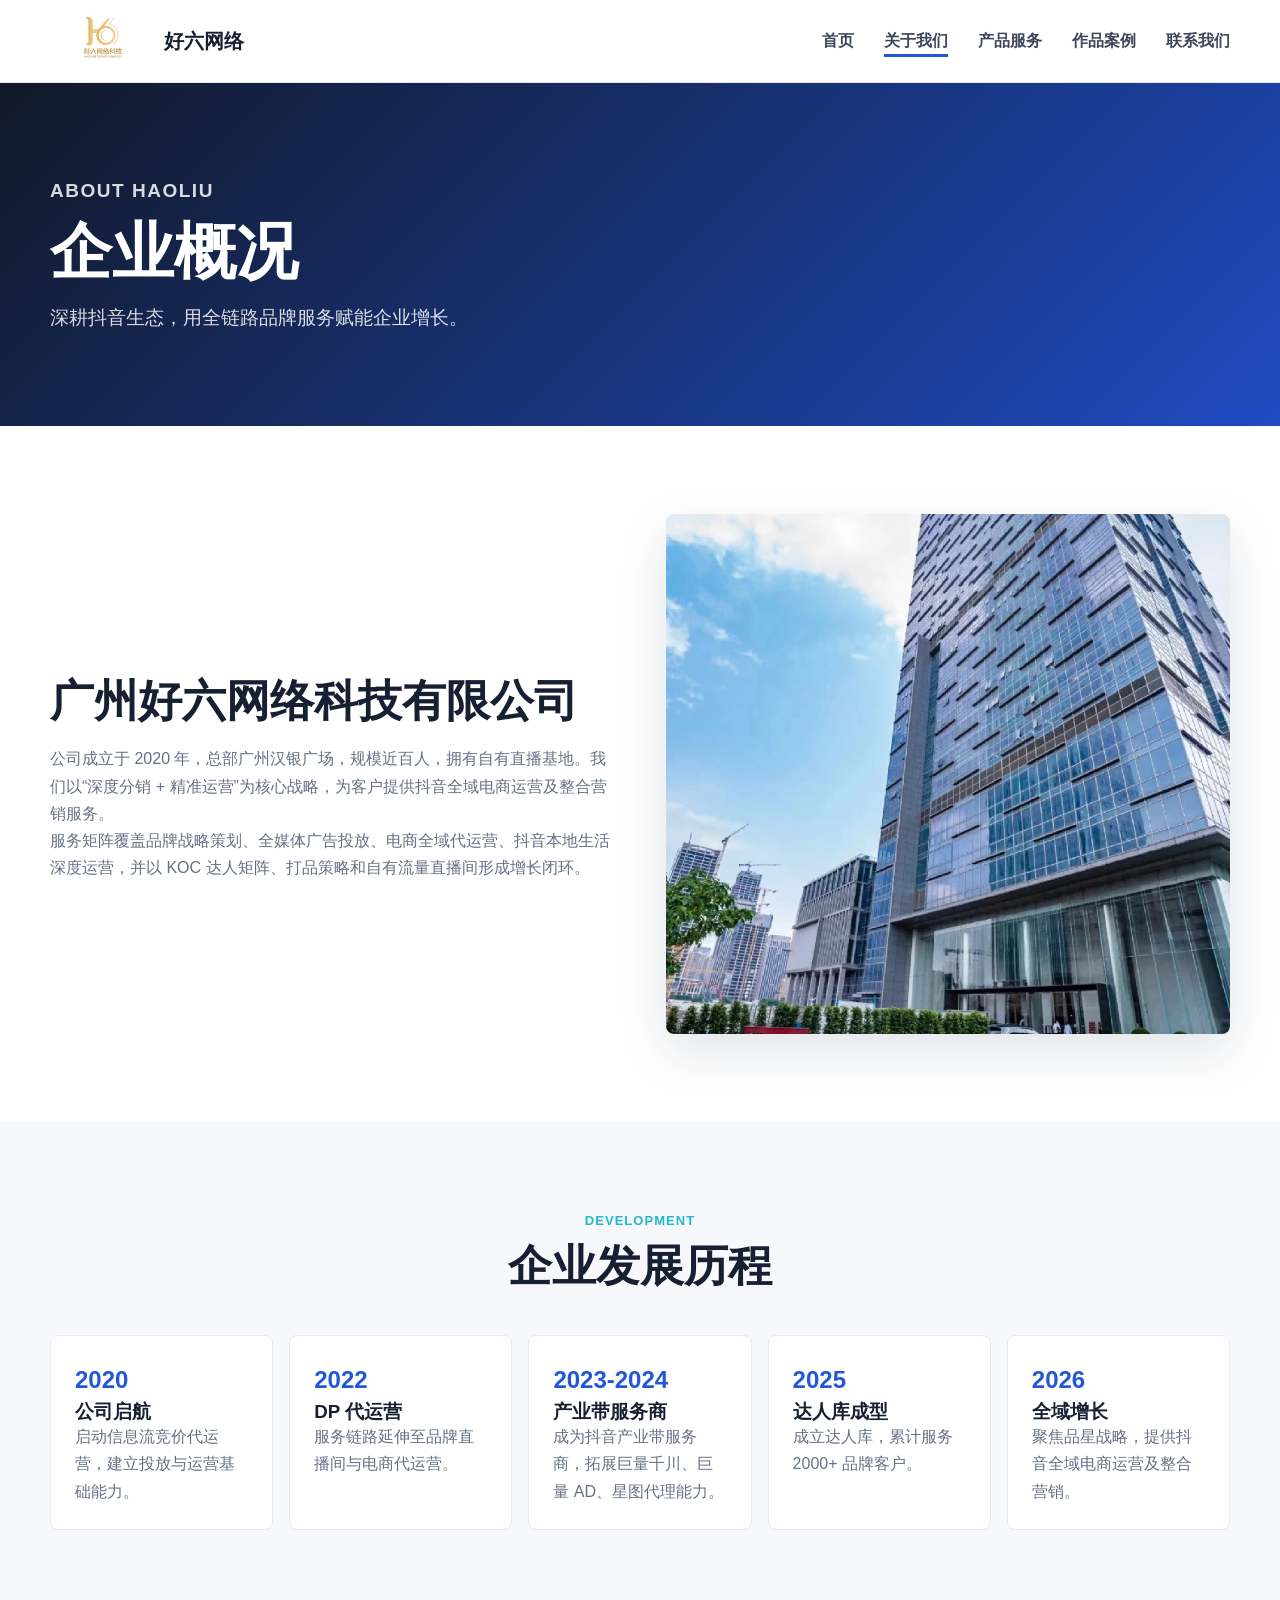
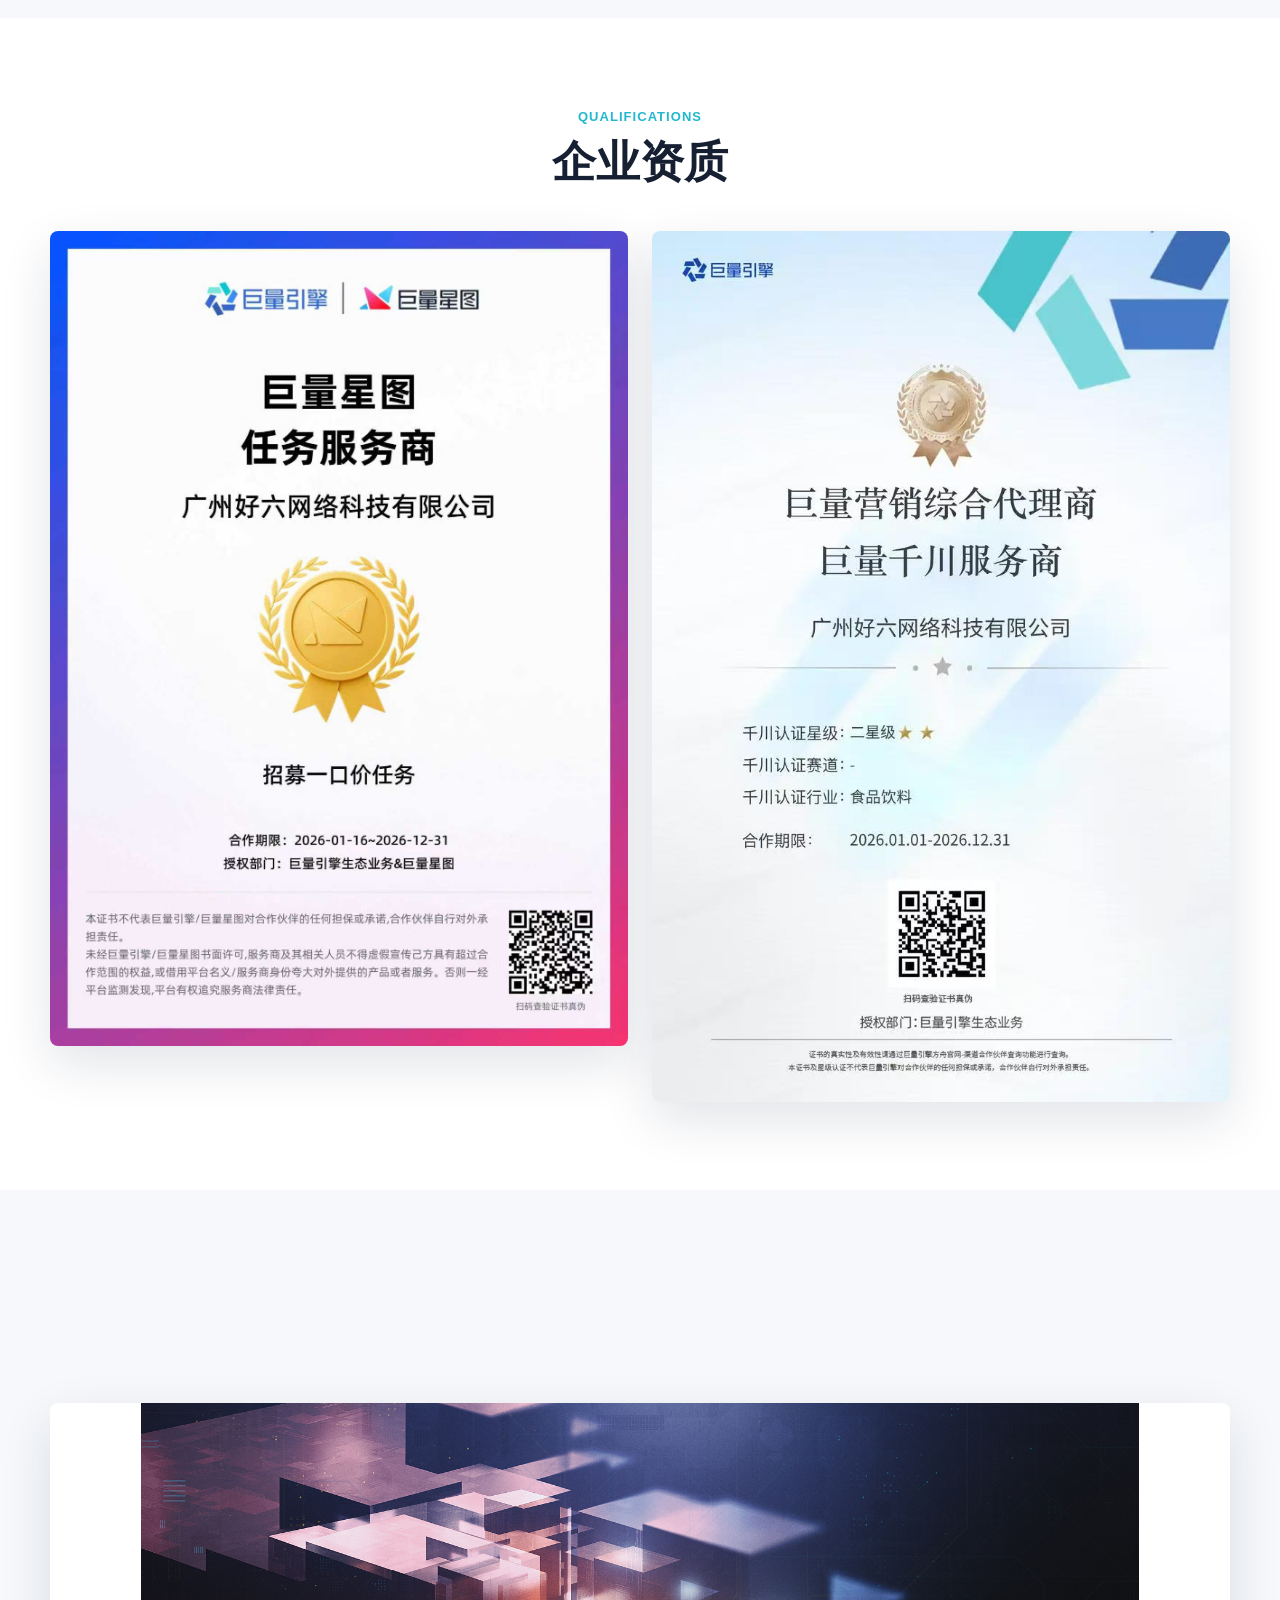
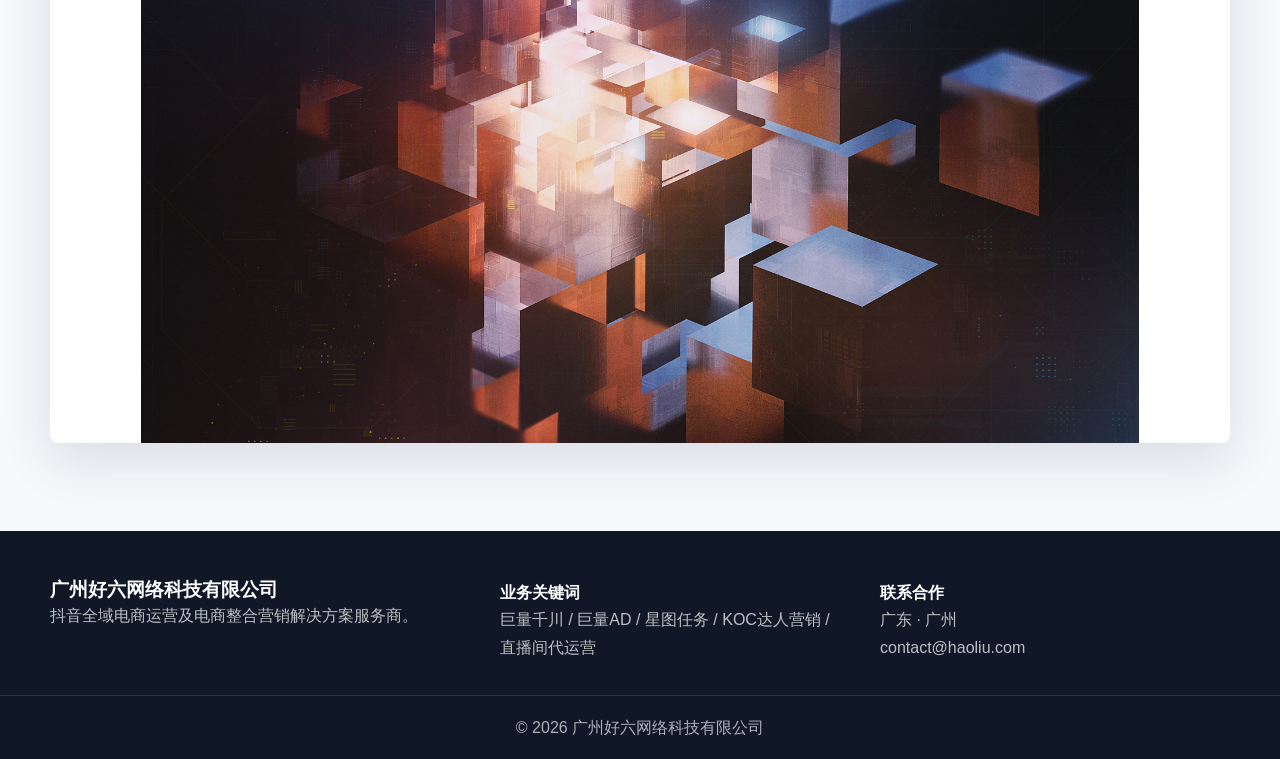
==== about.html @ 1b03a01e "更新网站内容" ====
﻿<!DOCTYPE html>
<html lang="zh-CN">
<head>
    <meta charset="UTF-8">
    <meta name="viewport" content="width=device-width, initial-scale=1.0">
    <meta name="description" content="了解广州好六网络科技有限公司企业概况、发展历程、组织架构与平台资质。">
    <title>关于我们 - 广州好六网络科技有限公司</title>
    <link rel="icon" type="image/png" href="assets/haoliu-logo.png">
    <link rel="stylesheet" href="style.css">
</head>
<body>

    <nav class="navbar">
        <div class="container nav-wrapper">
            <a class="logo" href="index.html">
                <img class="logo-mark" src="assets/haoliu-logo.png" alt="好六网络标识">
                <span>好六网络</span>
            </a>
            <button class="nav-toggle" aria-label="打开导航">☰</button>
            <ul class="nav-menu"><li><a href="index.html" class="">首页</a></li>
<li><a href="about.html" class="active">关于我们</a></li>
<li><a href="services.html" class="">产品服务</a></li>
<li><a href="cases.html" class="">作品案例</a></li>
<li><a href="contact.html" class="">联系我们</a></li></ul>
        </div>
    </nav>
    

    <header class="sub-hero">
        <div class="container reveal">
            <p class="eyebrow">About Haoliu</p>
            <h1>企业概况</h1>
            <p>深耕抖音生态，用全链路品牌服务赋能企业增长。</p>
        </div>
    </header>
    <section class="section">
        <div class="container split">
            <div class="reveal">
                <h2>广州好六网络科技有限公司</h2>
                <p>公司成立于 2020 年，总部广州汉银广场，规模近百人，拥有自有直播基地。我们以“深度分销 + 精准运营”为核心战略，为客户提供抖音全域电商运营及整合营销服务。</p>
                <p>服务矩阵覆盖品牌战略策划、全媒体广告投放、电商全域代运营、抖音本地生活深度运营，并以 KOC 达人矩阵、打品策略和自有流量直播间形成增长闭环。</p>
            </div>
            <img class="feature-image reveal delay-1" src="assets/ppt/slide-03-image-03.png" alt="好六公司环境">
        </div>
    </section>
    <section class="section muted">
        <div class="container">
            <div class="section-title reveal"><p class="eyebrow">Development</p><h2>企业发展历程</h2></div>
            <div class="timeline">
                <div class="timeline-item reveal"><b>2020</b><h3>公司启航</h3><p>启动信息流竞价代运营，建立投放与运营基础能力。</p></div>
                <div class="timeline-item reveal"><b>2022</b><h3>DP 代运营</h3><p>服务链路延伸至品牌直播间与电商代运营。</p></div>
                <div class="timeline-item reveal"><b>2023-2024</b><h3>产业带服务商</h3><p>成为抖音产业带服务商，拓展巨量千川、巨量 AD、星图代理能力。</p></div>
                <div class="timeline-item reveal"><b>2025</b><h3>达人库成型</h3><p>成立达人库，累计服务 2000+ 品牌客户。</p></div>
                <div class="timeline-item reveal"><b>2026</b><h3>全域增长</h3><p>聚焦品星战略，提供抖音全域电商运营及整合营销。</p></div>
            </div>
        </div>
    </section>
    <section class="section">
        <div class="container">
            <div class="section-title reveal"><p class="eyebrow">Qualifications</p><h2>企业资质</h2></div>
            <div class="image-grid">
                <img class="reveal" src="assets/ppt/slide-05-image-02.png" alt="巨量星图任务服务商资质">
                <img class="reveal delay-1" src="assets/ppt/slide-05-image-03.png" alt="巨量营销综合代理商资质">
            </div>
        </div>
    </section>
    <section class="section muted">
        <div class="container">
            <div class="section-title reveal"><p class="eyebrow">Organization</p><h2>组织架构</h2></div>
            <img class="wide-image reveal" src="assets/ppt/slide-06-image-01.jpg" alt="好六组织架构">
        </div>
    </section>
    

    <footer class="footer">
        <div class="container footer-grid">
            <div>
                <h3>广州好六网络科技有限公司</h3>
                <p>抖音全域电商运营及电商整合营销解决方案服务商。</p>
            </div>
            <div>
                <h4>业务关键词</h4>
                <p>巨量千川 / 巨量AD / 星图任务 / KOC达人营销 / 直播间代运营</p>
            </div>
            <div>
                <h4>联系合作</h4>
                <p>广东 · 广州<br>contact@haoliu.com</p>
            </div>
        </div>
        <div class="footer-bottom">© 2026 广州好六网络科技有限公司</div>
    </footer>
    <script src="script.js"></script>
    
</body>
</html>
---- style.css ----
:root {
    --ink: #172033;
    --muted: #667085;
    --line: #e6e9ef;
    --bg: #f6f8fb;
    --brand: #2157d8;
    --brand-2: #22b8cf;
    --hot: #ff6b35;
    --card: #ffffff;
    --shadow: 0 18px 50px rgba(17, 32, 67, .12);
}
* { box-sizing: border-box; margin: 0; padding: 0; }
body { font-family: "Microsoft YaHei", "PingFang SC", Arial, sans-serif; color: var(--ink); line-height: 1.7; background: #fff; }
img { max-width: 100%; display: block; }
a { color: inherit; text-decoration: none; }
.container { width: min(1180px, calc(100% - 40px)); margin: 0 auto; }
.navbar { position: sticky; top: 0; z-index: 50; background: rgba(255,255,255,.9); backdrop-filter: blur(16px); border-bottom: 1px solid var(--line); }
.nav-wrapper { height: 82px; display: flex; align-items: center; justify-content: space-between; }
.logo { display: inline-flex; align-items: center; gap: 10px; font-weight: 800; font-size: 20px; }
.logo-mark { width: 104px; height: 64px; object-fit: contain; display: block; }
.nav-menu { display: flex; align-items: center; gap: 30px; list-style: none; color: #3d4759; }
.nav-menu a { position: relative; font-weight: 600; }
.nav-menu a::after { content: ""; position: absolute; left: 0; bottom: -8px; width: 0; height: 3px; background: var(--brand); transition: width .25s ease; }
.nav-menu a:hover::after, .nav-menu a.active::after { width: 100%; }
.nav-toggle { display: none; border: 0; background: #eef3ff; border-radius: 8px; padding: 8px 10px; font-size: 20px; }
.hero { min-height: 680px; display: flex; align-items: center; color: #fff; background-image: linear-gradient(90deg, rgba(6, 12, 28, .86), rgba(8, 24, 58, .48)), var(--hero-img); background-size: cover; background-position: center; overflow: hidden; }
.hero-grid { display: grid; grid-template-columns: 1.2fr .8fr; gap: 50px; align-items: center; }
.hero h1 { font-size: clamp(42px, 6vw, 76px); line-height: 1.05; letter-spacing: 0; margin: 12px 0 24px; }
.hero-lead { max-width: 720px; font-size: 22px; opacity: .92; }
.hero-actions { display: flex; gap: 14px; margin-top: 34px; flex-wrap: wrap; }
.btn { display: inline-flex; align-items: center; justify-content: center; min-height: 46px; padding: 12px 24px; border-radius: 8px; border: 1px solid transparent; font-weight: 800; cursor: pointer; transition: transform .25s ease, box-shadow .25s ease, background .25s ease; }
.btn:hover { transform: translateY(-2px); box-shadow: 0 12px 30px rgba(0,0,0,.18); }
.btn.primary { color: #fff; background: linear-gradient(135deg, var(--brand), var(--brand-2)); }
.btn.ghost { color: #fff; border-color: rgba(255,255,255,.55); background: rgba(255,255,255,.08); }
.hero-panel { padding: 30px; border-radius: 8px; background: rgba(255,255,255,.14); border: 1px solid rgba(255,255,255,.26); box-shadow: var(--shadow); animation: floaty 5s ease-in-out infinite; }
.hero-panel span, .eyebrow { color: var(--brand-2); font-weight: 900; letter-spacing: .08em; text-transform: uppercase; font-size: 13px; }
.hero-panel strong { display: block; font-size: 30px; margin: 10px 0; }
.section { padding: 88px 0; }
.muted { background: var(--bg); }
.section-title { text-align: center; max-width: 760px; margin: 0 auto 42px; }
h1, h2, h3 { line-height: 1.2; letter-spacing: 0; }
h2 { font-size: clamp(28px, 4vw, 44px); margin: 8px 0 18px; }
p { color: var(--muted); }
.split { display: grid; grid-template-columns: 1fr 1fr; gap: 52px; align-items: center; }
.feature-image, .wide-image, .service-row img, .case-row img { border-radius: 8px; box-shadow: var(--shadow); object-fit: cover; }
.feature-image { width: 100%; max-height: 520px; }
.wide-image { width: 100%; max-height: 640px; object-fit: contain; background: #fff; }
.stats-row { display: grid; grid-template-columns: repeat(3, 1fr); gap: 16px; margin-top: 30px; }
.stats-row div { padding: 18px; border-radius: 8px; background: #fff; border: 1px solid var(--line); }
.stats-row strong { display: block; font-size: 30px; color: var(--brand); }
.stats-row span { color: var(--muted); font-size: 14px; }
.cards { display: grid; gap: 22px; }
.cards.four { grid-template-columns: repeat(4, 1fr); }
.cards.three { grid-template-columns: repeat(3, 1fr); }
.card { padding: 28px; border-radius: 8px; background: var(--card); border: 1px solid var(--line); box-shadow: 0 10px 28px rgba(20, 30, 55, .08); transition: transform .25s ease, box-shadow .25s ease; }
.card:hover { transform: translateY(-8px); box-shadow: var(--shadow); }
.card span { color: var(--hot); font-weight: 900; }
.card h3 { margin: 10px 0; font-size: 22px; }
.logo-marquee { overflow: hidden; border: 1px solid var(--line); border-radius: 8px; background: #fff; padding: 20px 0; }
.logo-track { display: flex; align-items: center; gap: 44px; width: max-content; animation: marquee 22s linear infinite; }
.logo-track img { width: 150px; height: 72px; object-fit: contain; filter: saturate(.92); }
.cta-band { padding: 72px 0; color: #fff; background: linear-gradient(135deg, #13264f, #2157d8 55%, #22b8cf); text-align: center; }
.cta-band h2 { margin-bottom: 20px; }
.cta-band p { color: rgba(255,255,255,.82); margin-bottom: 20px; }
.sub-hero { padding: 92px 0; color: #fff; background: linear-gradient(135deg, #111827, #1f4bc2); }
.sub-hero h1 { font-size: clamp(38px, 5vw, 62px); margin: 8px 0 12px; }
.sub-hero p { color: rgba(255,255,255,.84); font-size: 19px; }
.timeline { display: grid; grid-template-columns: repeat(5, 1fr); gap: 16px; }
.timeline-item { padding: 24px; border-radius: 8px; background: #fff; border: 1px solid var(--line); }
.timeline-item b { color: var(--brand); font-size: 24px; }
.image-grid { display: grid; grid-template-columns: repeat(2, 1fr); gap: 24px; align-items: start; }
.image-grid img { width: 100%; border-radius: 8px; box-shadow: var(--shadow); background: #fff; object-fit: contain; }
.image-grid.wide img { min-height: 360px; object-fit: cover; }
.service-stack, .cases-list { display: grid; gap: 42px; }
.service-row, .case-row { display: grid; grid-template-columns: .9fr 1.1fr; gap: 40px; align-items: center; padding: 28px; border: 1px solid var(--line); border-radius: 8px; background: #fff; box-shadow: 0 12px 32px rgba(20,30,55,.08); }
.service-row.reverse, .case-row.reverse { grid-template-columns: 1.1fr .9fr; }
.service-row.reverse img, .case-row.reverse img { order: 2; }
.service-row img { max-height: 520px; width: 100%; }
.case-row img { width: 100%; max-height: 420px; object-fit: contain; background: #f0f3fa; }
.contact-layout { display: grid; grid-template-columns: .9fr 1.1fr; gap: 32px; align-items: start; }
.contact-card, .contact-form { padding: 32px; border-radius: 8px; border: 1px solid var(--line); box-shadow: var(--shadow); background: #fff; }
.contact-card p { margin-top: 14px; }
.contact-form { display: grid; gap: 16px; }
.contact-form label { display: grid; gap: 8px; font-weight: 700; }
.contact-form input, .contact-form textarea { width: 100%; border: 1px solid var(--line); border-radius: 8px; padding: 13px 14px; font: inherit; }
.footer { background: #101828; color: #fff; padding-top: 48px; }
.footer p { color: rgba(255,255,255,.72); }
.footer-grid { display: grid; grid-template-columns: 1.2fr 1fr 1fr; gap: 30px; }
.footer-bottom { margin-top: 34px; padding: 18px; border-top: 1px solid rgba(255,255,255,.12); text-align: center; color: rgba(255,255,255,.66); }
.reveal { opacity: 0; transform: translateY(28px); transition: opacity .75s ease, transform .75s ease; }
.reveal.visible { opacity: 1; transform: translateY(0); }
.delay-1 { transition-delay: .12s; }
.delay-2 { transition-delay: .22s; }
.delay-3 { transition-delay: .32s; }
.shake-on-hover:hover { animation: microShake .35s ease both; }
@keyframes marquee { from { transform: translateX(0); } to { transform: translateX(-50%); } }
@keyframes floaty { 0%,100% { transform: translateY(0); } 50% { transform: translateY(-12px); } }
@keyframes microShake { 0%,100% { transform: translateX(0) translateY(-8px); } 30% { transform: translateX(-2px) translateY(-8px); } 65% { transform: translateX(2px) translateY(-8px); } }
@media (max-width: 900px) {
    .nav-toggle { display: block; }
    .nav-menu { display: none; position: absolute; left: 20px; right: 20px; top: 72px; padding: 18px; border-radius: 8px; background: #fff; box-shadow: var(--shadow); flex-direction: column; align-items: flex-start; }
    .nav-menu.open { display: flex; }
    .hero-grid, .split, .service-row, .service-row.reverse, .case-row, .case-row.reverse, .contact-layout { grid-template-columns: 1fr; }
    .service-row.reverse img, .case-row.reverse img { order: 0; }
    .cards.four, .cards.three, .timeline, .image-grid, .footer-grid, .stats-row { grid-template-columns: 1fr; }
    .hero { min-height: auto; padding: 90px 0; }
}
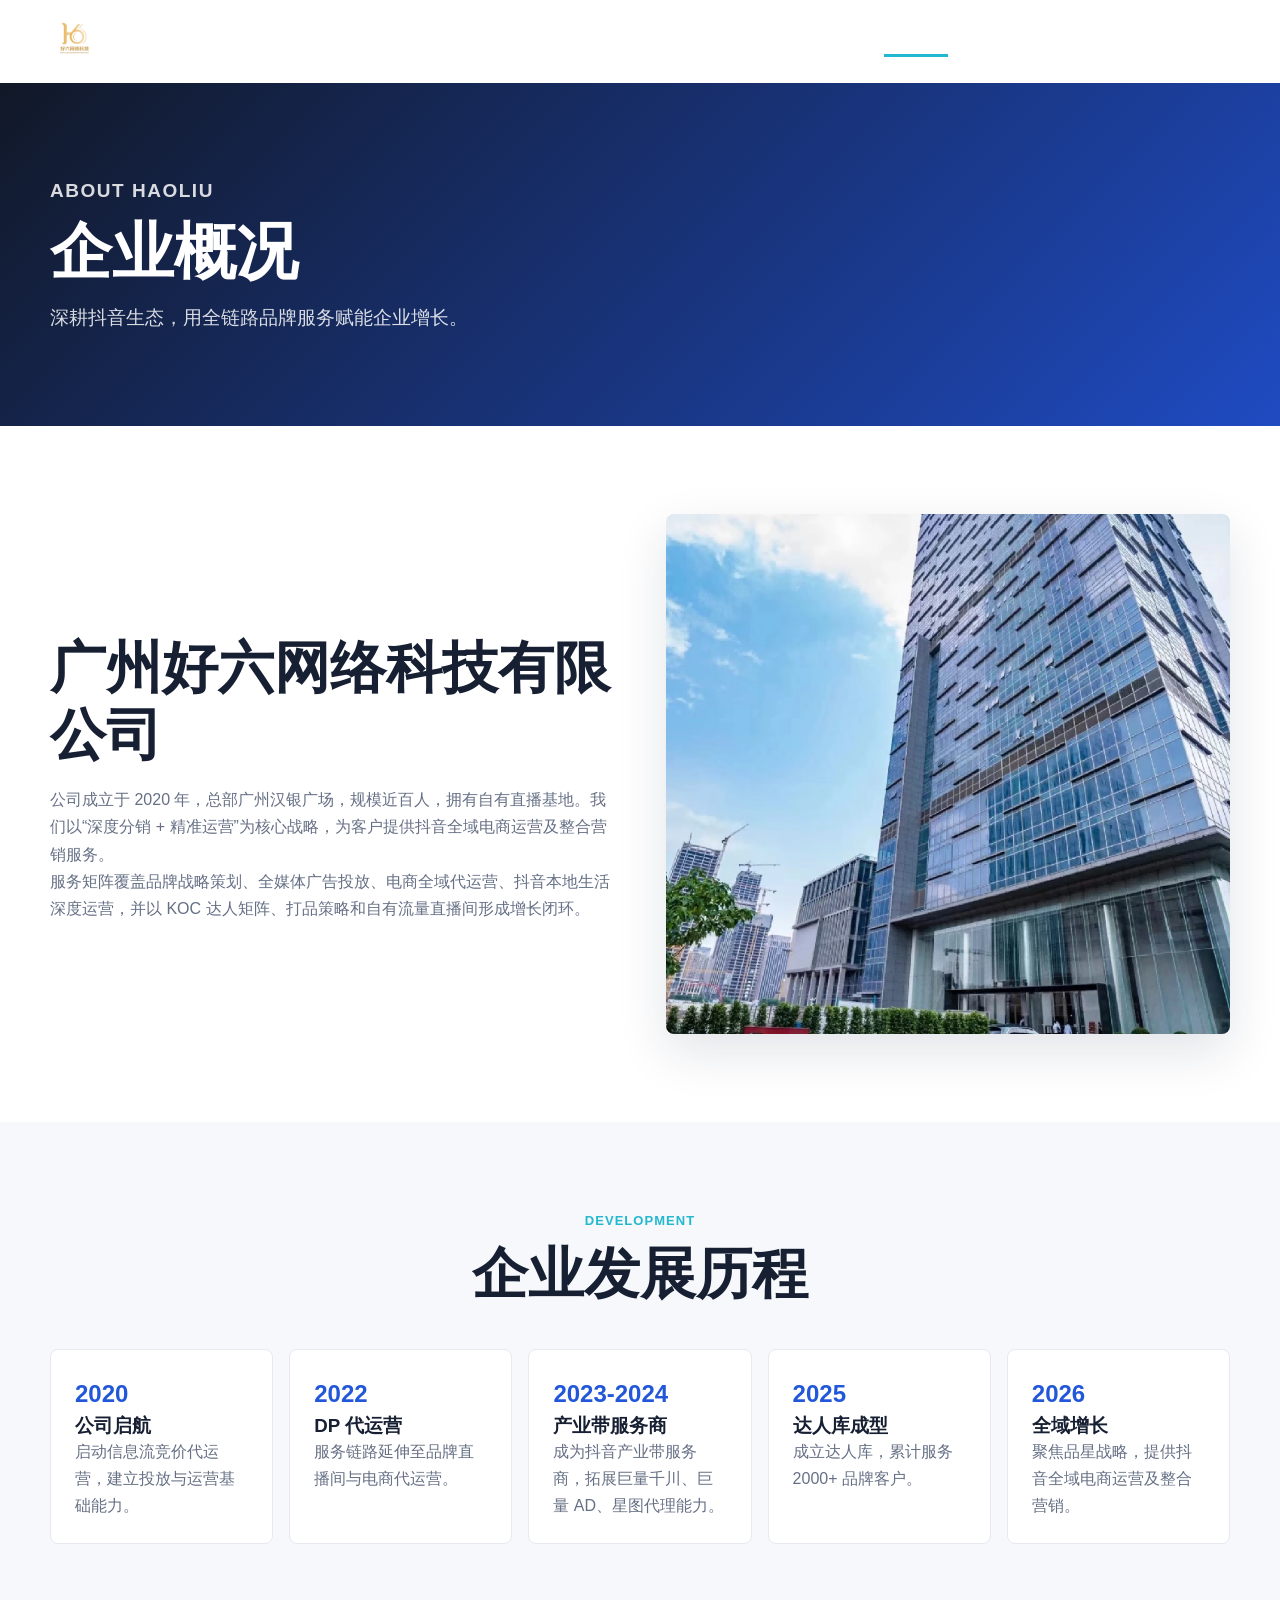
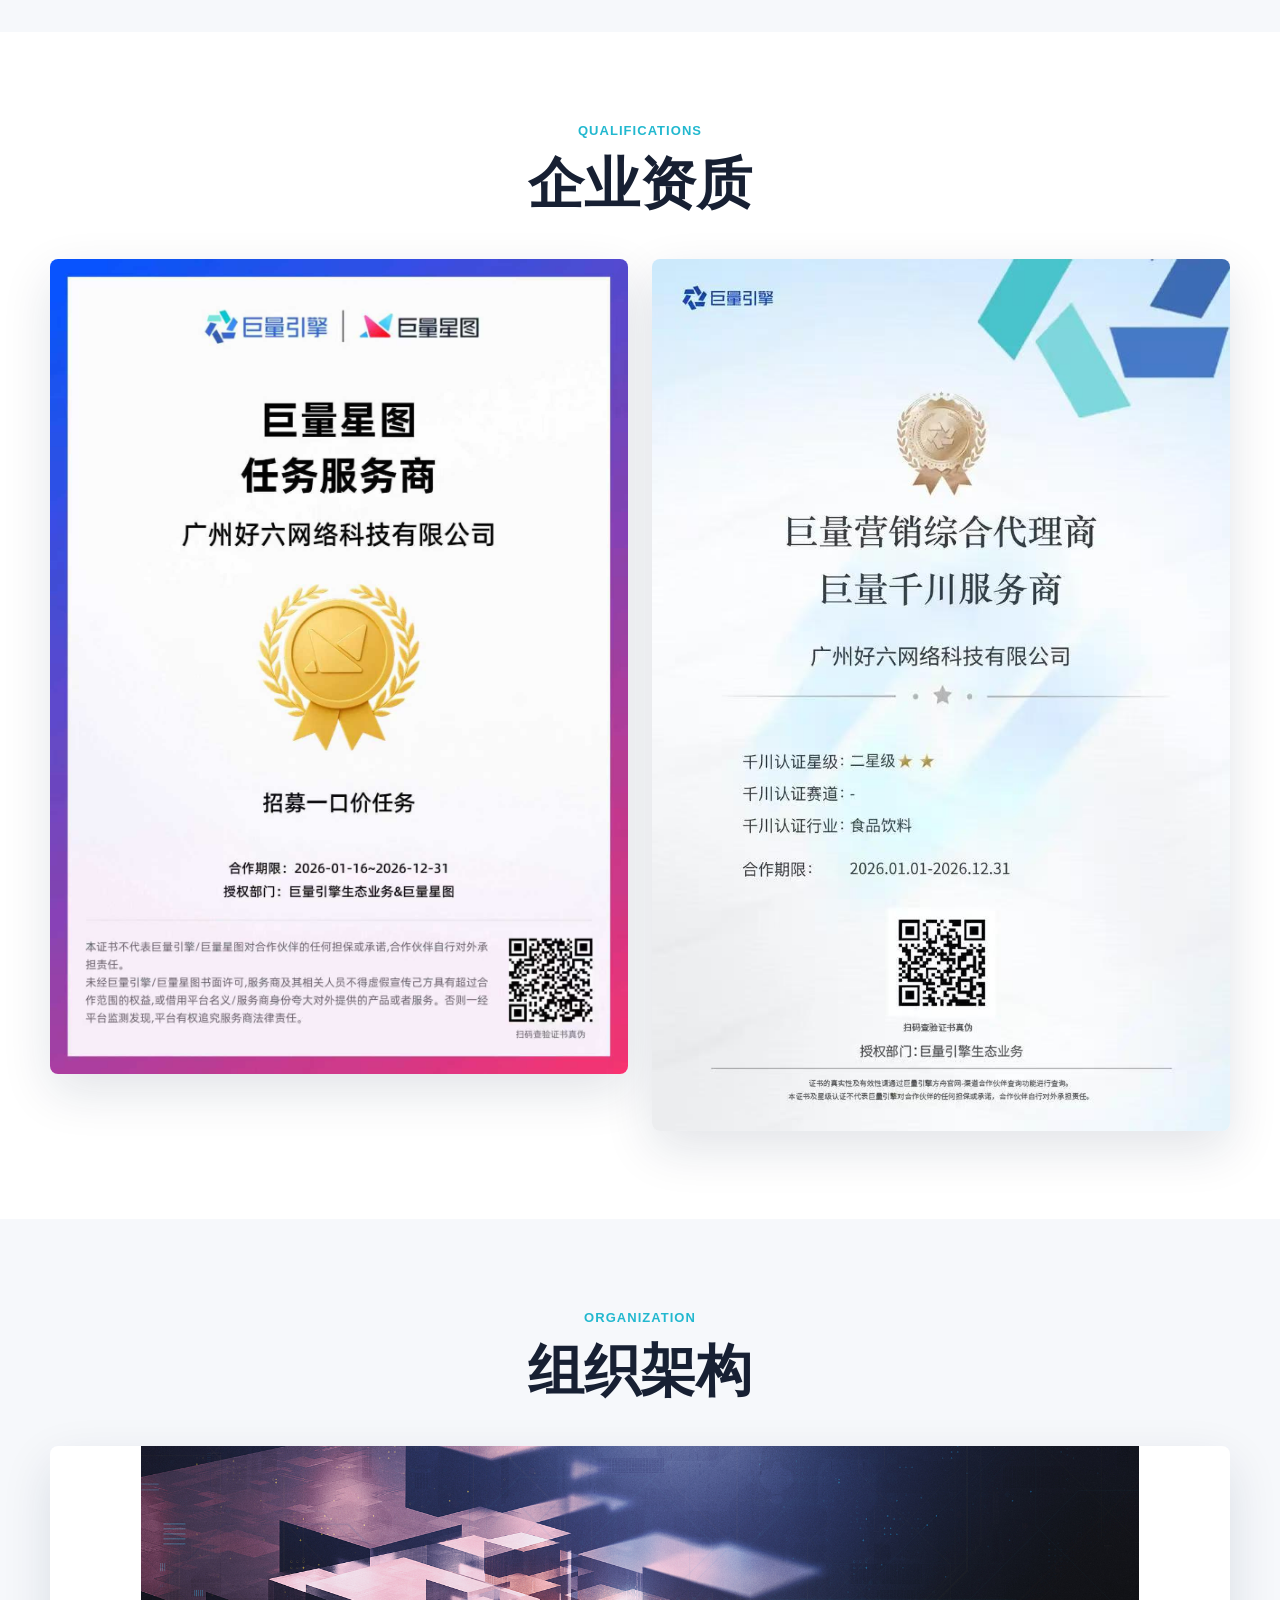
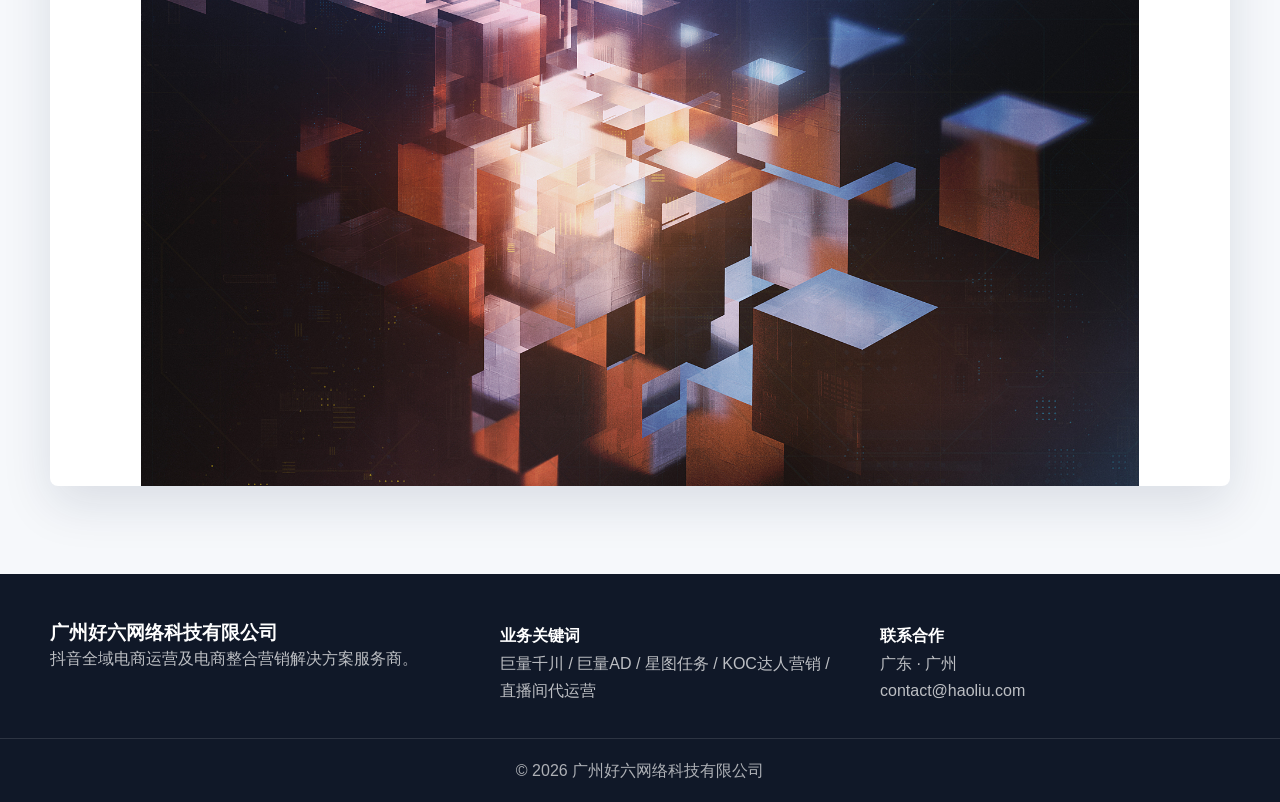
==== commit c9d746dc: "更新网站内容" ====
--- a/about.html
+++ b/about.html
@@ -14,7 +14,7 @@
         <div class="container nav-wrapper">
             <a class="logo" href="index.html">
                 <img class="logo-mark" src="assets/haoliu-logo.png" alt="好六网络标识">
-                <span>好六网络</span>
+                <span>广州好六网络科技有限公司</span>
             </a>
             <button class="nav-toggle" aria-label="打开导航">☰</button>
             <ul class="nav-menu"><li><a href="index.html" class="">首页</a></li>
--- a/style.css
+++ b/style.css
@@ -14,32 +14,33 @@
 img { max-width: 100%; display: block; }
 a { color: inherit; text-decoration: none; }
 .container { width: min(1180px, calc(100% - 40px)); margin: 0 auto; }
-.navbar { position: sticky; top: 0; z-index: 50; background: rgba(255,255,255,.9); backdrop-filter: blur(16px); border-bottom: 1px solid var(--line); }
+.navbar { position: sticky; top: 0; z-index: 50; background: transparent; backdrop-filter: blur(16px); border-bottom: 1px solid rgba(255,255,255,.2); }
 .nav-wrapper { height: 82px; display: flex; align-items: center; justify-content: space-between; }
-.logo { display: inline-flex; align-items: center; gap: 10px; font-weight: 800; font-size: 20px; }
-.logo-mark { width: 104px; height: 64px; object-fit: contain; display: block; }
-.nav-menu { display: flex; align-items: center; gap: 30px; list-style: none; color: #3d4759; }
+.logo { display: inline-flex; align-items: center; gap: 12px; font-weight: 700; font-size: 18px; color: #fff; }
+.logo-mark { width: 48px; height: 48px; object-fit: contain; display: block; }
+.nav-menu { display: flex; align-items: center; gap: 30px; list-style: none; color: #fff; }
 .nav-menu a { position: relative; font-weight: 600; }
-.nav-menu a::after { content: ""; position: absolute; left: 0; bottom: -8px; width: 0; height: 3px; background: var(--brand); transition: width .25s ease; }
+.nav-menu a::after { content: ""; position: absolute; left: 0; bottom: -8px; width: 0; height: 3px; background: var(--brand-2); transition: width .25s ease; }
 .nav-menu a:hover::after, .nav-menu a.active::after { width: 100%; }
-.nav-toggle { display: none; border: 0; background: #eef3ff; border-radius: 8px; padding: 8px 10px; font-size: 20px; }
-.hero { min-height: 680px; display: flex; align-items: center; color: #fff; background-image: linear-gradient(90deg, rgba(6, 12, 28, .86), rgba(8, 24, 58, .48)), var(--hero-img); background-size: cover; background-position: center; overflow: hidden; }
+.nav-toggle { display: none; border: 0; background: rgba(255,255,255,.2); border-radius: 8px; padding: 8px 10px; font-size: 20px; color: #fff; }
+.hero { min-height: 760px; margin-top: -82px; padding-top: 82px; display: flex; align-items: center; color: #fff; background-image: linear-gradient(90deg, rgba(6, 12, 28, .86), rgba(8, 24, 58, .48)), var(--hero-img); background-size: cover; background-position: center; overflow: hidden; }
 .hero-grid { display: grid; grid-template-columns: 1.2fr .8fr; gap: 50px; align-items: center; }
 .hero h1 { font-size: clamp(42px, 6vw, 76px); line-height: 1.05; letter-spacing: 0; margin: 12px 0 24px; }
-.hero-lead { max-width: 720px; font-size: 22px; opacity: .92; }
+.hero-lead { max-width: 720px; font-size: 22px; opacity: 1; color: rgba(255, 255, 255, 0.95); text-shadow: 0 2px 8px rgba(0, 0, 0, 0.3); }
 .hero-actions { display: flex; gap: 14px; margin-top: 34px; flex-wrap: wrap; }
 .btn { display: inline-flex; align-items: center; justify-content: center; min-height: 46px; padding: 12px 24px; border-radius: 8px; border: 1px solid transparent; font-weight: 800; cursor: pointer; transition: transform .25s ease, box-shadow .25s ease, background .25s ease; }
 .btn:hover { transform: translateY(-2px); box-shadow: 0 12px 30px rgba(0,0,0,.18); }
 .btn.primary { color: #fff; background: linear-gradient(135deg, var(--brand), var(--brand-2)); }
 .btn.ghost { color: #fff; border-color: rgba(255,255,255,.55); background: rgba(255,255,255,.08); }
-.hero-panel { padding: 30px; border-radius: 8px; background: rgba(255,255,255,.14); border: 1px solid rgba(255,255,255,.26); box-shadow: var(--shadow); animation: floaty 5s ease-in-out infinite; }
+.hero-panel { padding: 30px; border-radius: 8px; background: rgba(255,255,255,.2); border: 1px solid rgba(255,255,255,.35); box-shadow: var(--shadow); animation: floaty 5s ease-in-out infinite; }
 .hero-panel span, .eyebrow { color: var(--brand-2); font-weight: 900; letter-spacing: .08em; text-transform: uppercase; font-size: 13px; }
-.hero-panel strong { display: block; font-size: 30px; margin: 10px 0; }
+.hero-panel strong { display: block; font-size: 30px; margin: 10px 0; color: #fff; }
+.hero-panel p { color: rgba(255, 255, 255, 0.92); text-shadow: 0 1px 3px rgba(0, 0, 0, 0.2); }
 .section { padding: 88px 0; }
 .muted { background: var(--bg); }
 .section-title { text-align: center; max-width: 760px; margin: 0 auto 42px; }
 h1, h2, h3 { line-height: 1.2; letter-spacing: 0; }
-h2 { font-size: clamp(28px, 4vw, 44px); margin: 8px 0 18px; }
+h2 { font-size: clamp(36px, 5vw, 56px); margin: 8px 0 18px; font-weight: 700; }
 p { color: var(--muted); }
 .split { display: grid; grid-template-columns: 1fr 1fr; gap: 52px; align-items: center; }
 .feature-image, .wide-image, .service-row img, .case-row img { border-radius: 8px; box-shadow: var(--shadow); object-fit: cover; }
@@ -56,8 +57,10 @@
 .card:hover { transform: translateY(-8px); box-shadow: var(--shadow); }
 .card span { color: var(--hot); font-weight: 900; }
 .card h3 { margin: 10px 0; font-size: 22px; }
+.logo-marquee-container { display: grid; gap: 16px; }
 .logo-marquee { overflow: hidden; border: 1px solid var(--line); border-radius: 8px; background: #fff; padding: 20px 0; }
-.logo-track { display: flex; align-items: center; gap: 44px; width: max-content; animation: marquee 22s linear infinite; }
+.logo-track { display: flex; align-items: center; gap: 44px; width: max-content; animation: marquee 30s linear infinite; }
+.logo-track-reverse { animation: marqueeReverse 30s linear infinite; }
 .logo-track img { width: 150px; height: 72px; object-fit: contain; filter: saturate(.92); }
 .cta-band { padding: 72px 0; color: #fff; background: linear-gradient(135deg, #13264f, #2157d8 55%, #22b8cf); text-align: center; }
 .cta-band h2 { margin-bottom: 20px; }
@@ -94,6 +97,7 @@
 .delay-3 { transition-delay: .32s; }
 .shake-on-hover:hover { animation: microShake .35s ease both; }
 @keyframes marquee { from { transform: translateX(0); } to { transform: translateX(-50%); } }
+@keyframes marqueeReverse { from { transform: translateX(-50%); } to { transform: translateX(0); } }
 @keyframes floaty { 0%,100% { transform: translateY(0); } 50% { transform: translateY(-12px); } }
 @keyframes microShake { 0%,100% { transform: translateX(0) translateY(-8px); } 30% { transform: translateX(-2px) translateY(-8px); } 65% { transform: translateX(2px) translateY(-8px); } }
 @media (max-width: 900px) {
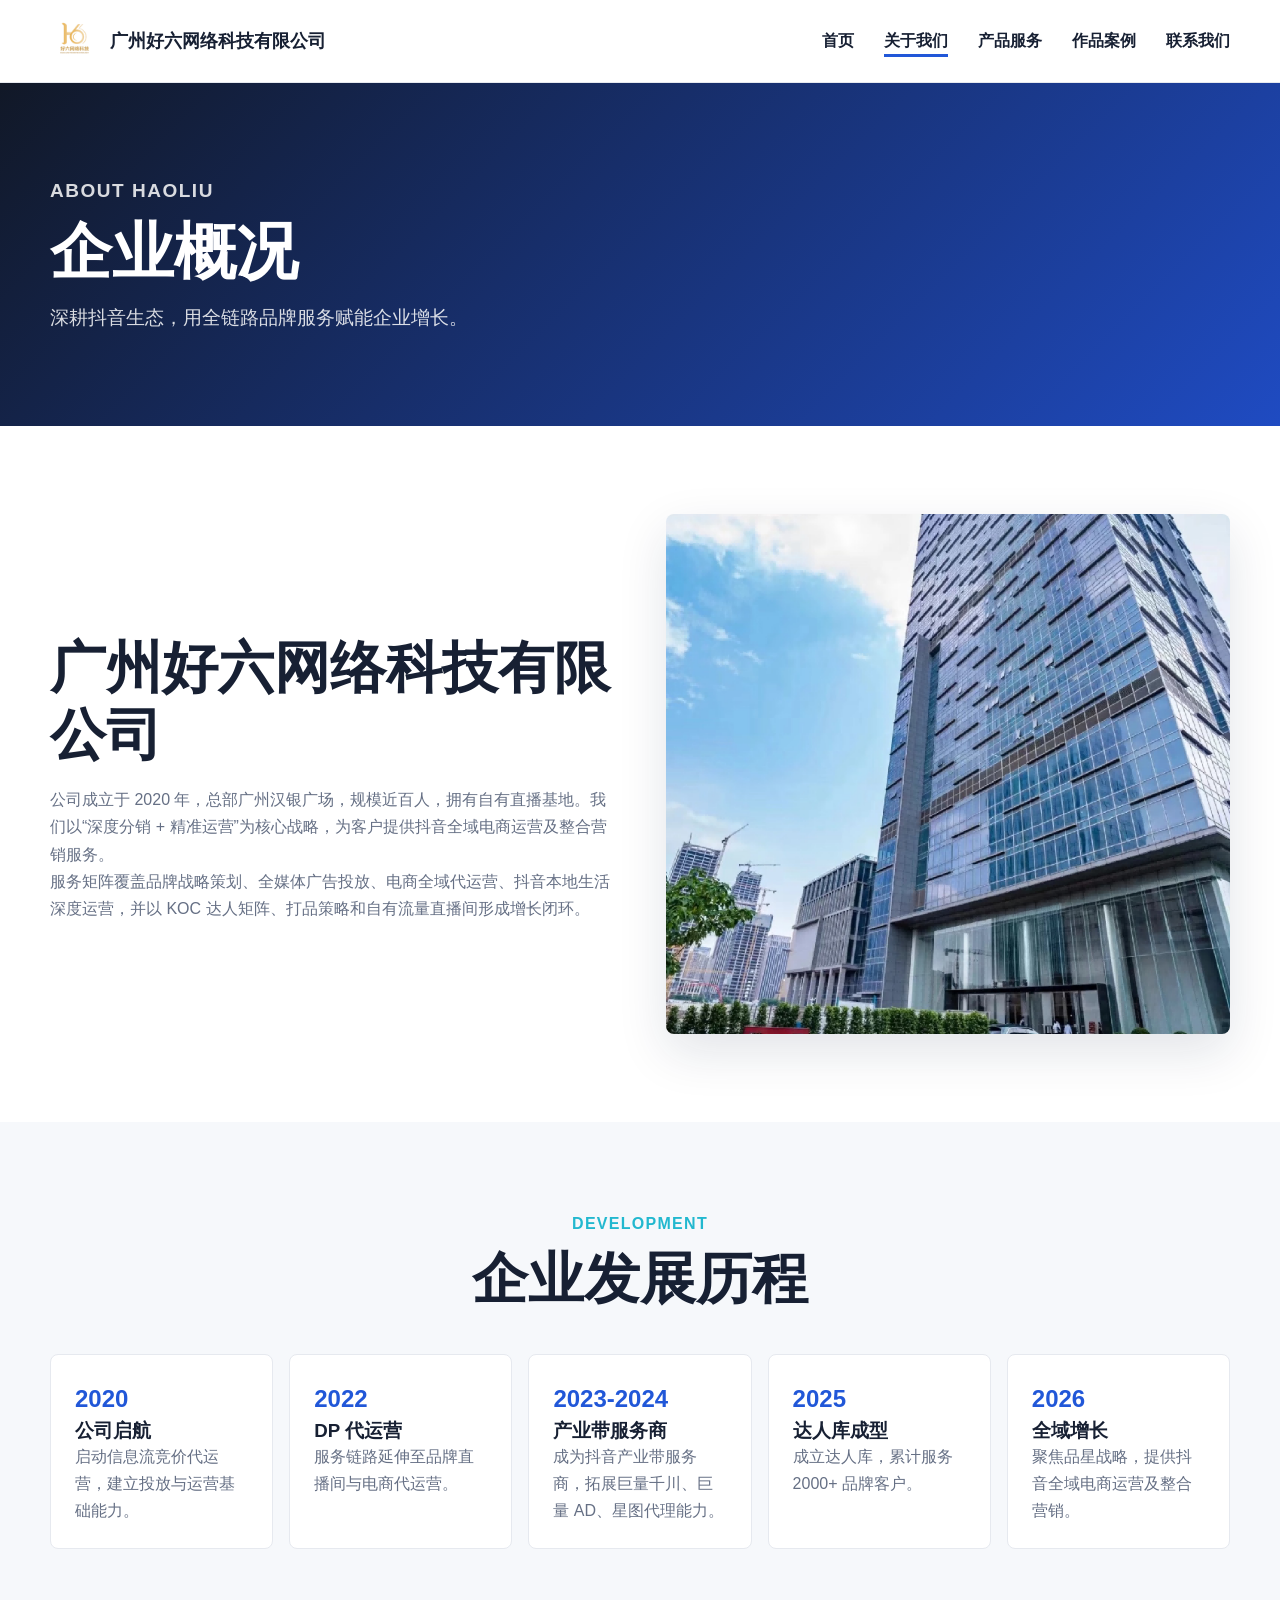
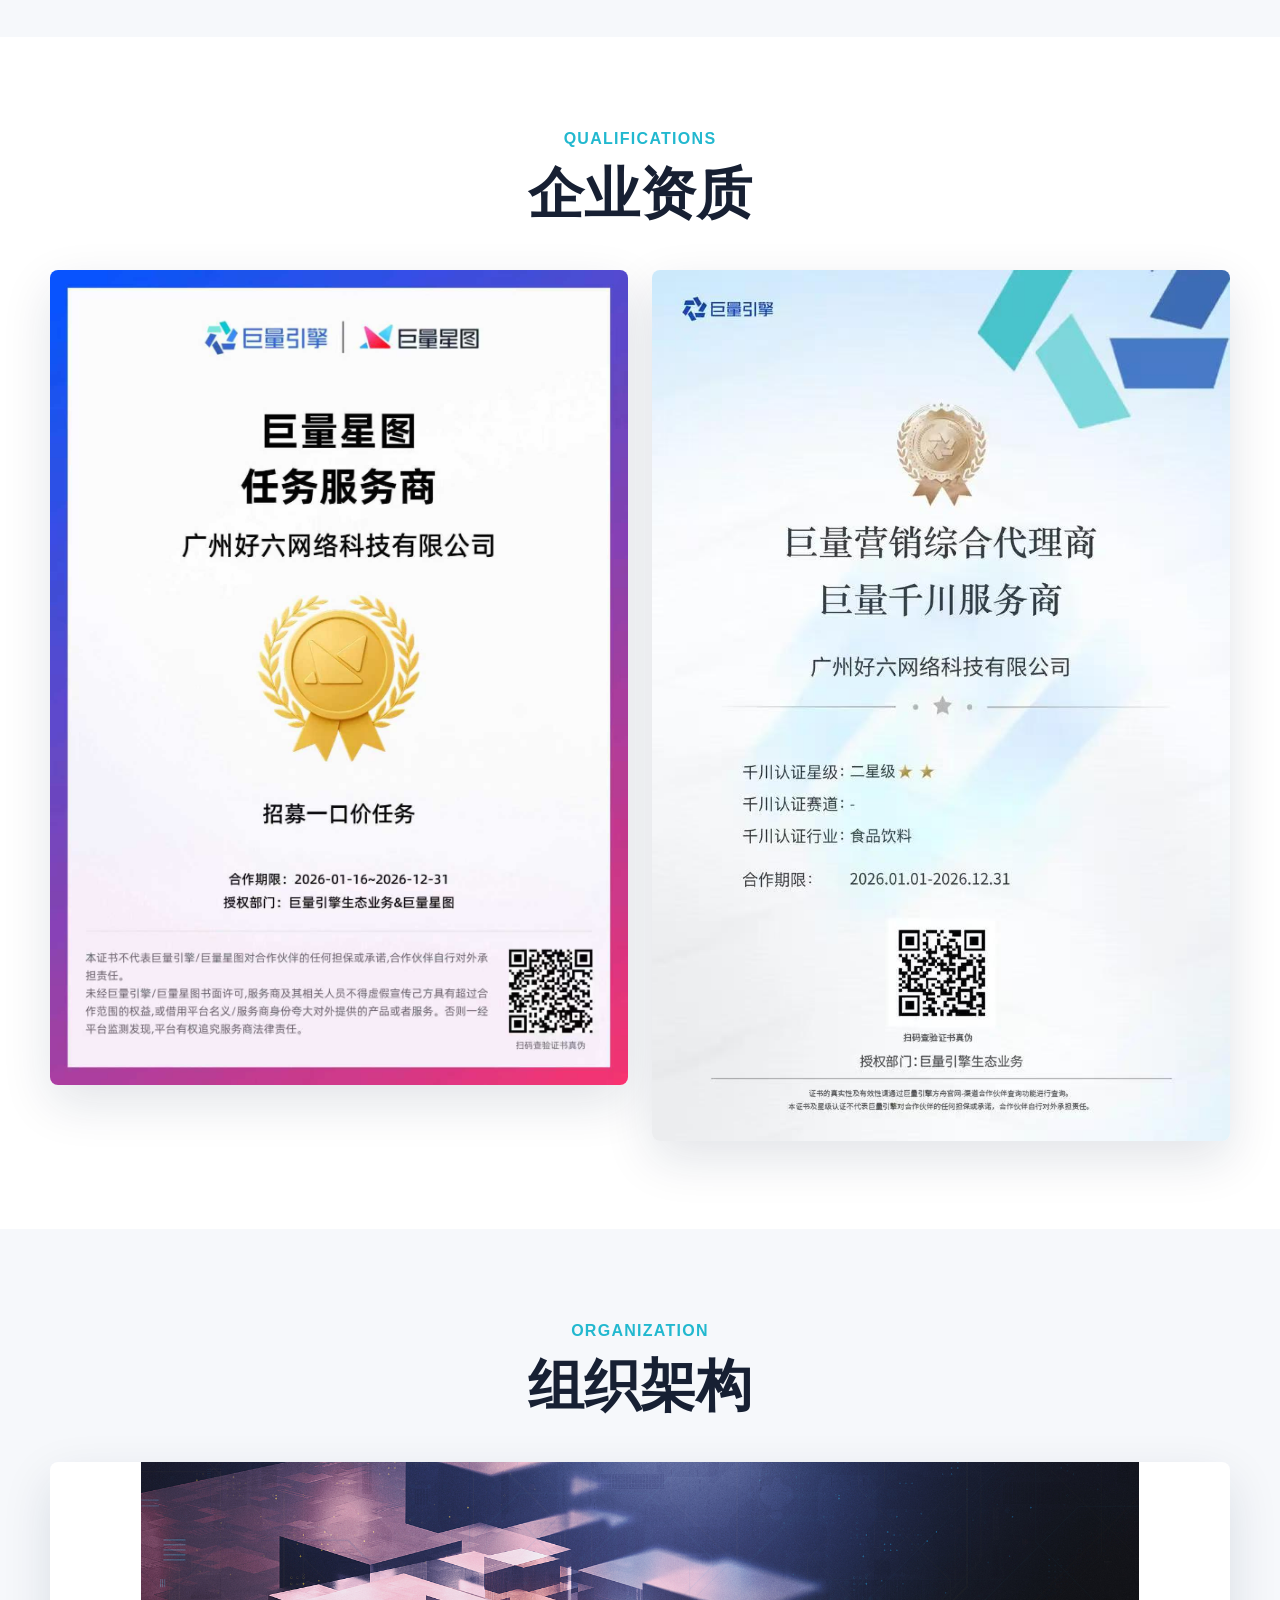
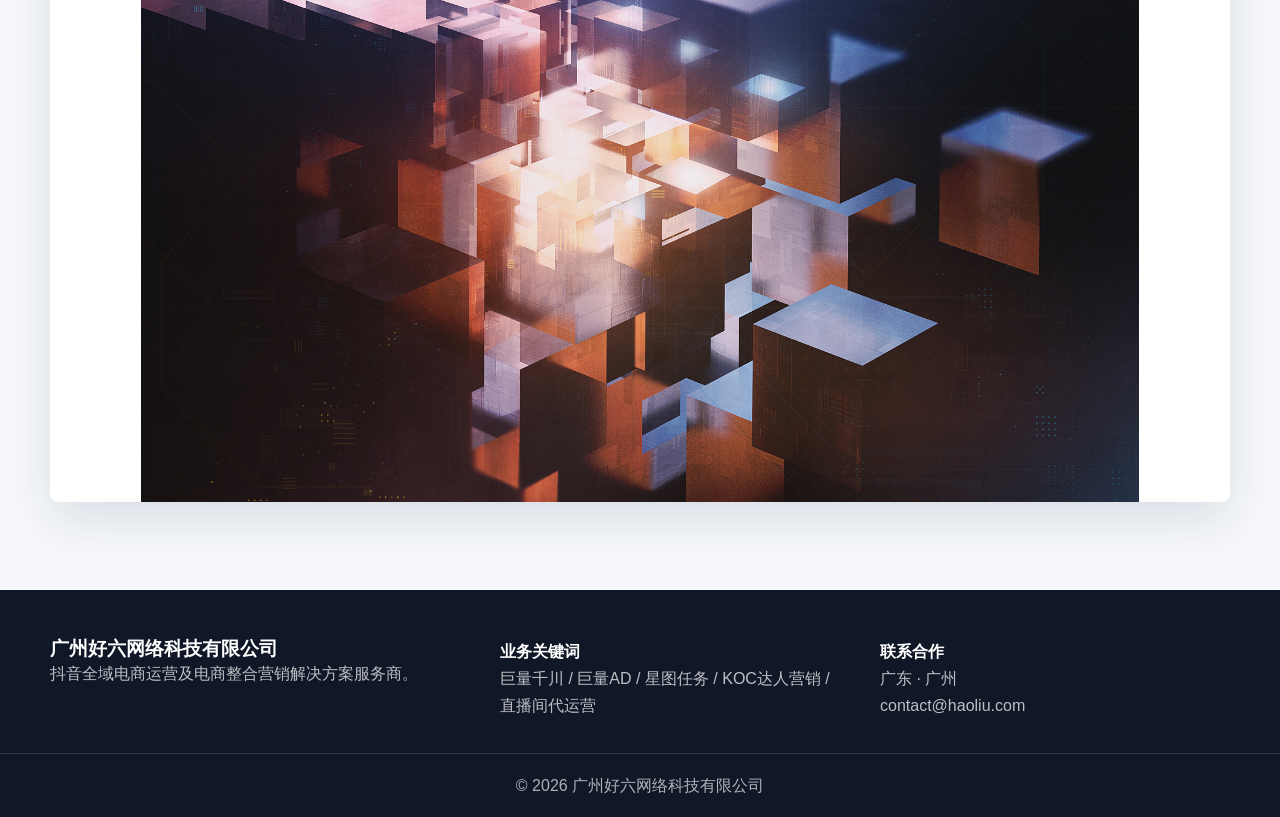
==== commit 62953580: "更新网站内容" ====
--- a/about.html
+++ b/about.html
@@ -10,7 +10,7 @@
 </head>
 <body>
 
-    <nav class="navbar">
+    <nav class="navbar light">
         <div class="container nav-wrapper">
             <a class="logo" href="index.html">
                 <img class="logo-mark" src="assets/haoliu-logo.png" alt="好六网络标识">
--- a/style.css
+++ b/style.css
@@ -15,6 +15,11 @@
 a { color: inherit; text-decoration: none; }
 .container { width: min(1180px, calc(100% - 40px)); margin: 0 auto; }
 .navbar { position: sticky; top: 0; z-index: 50; background: transparent; backdrop-filter: blur(16px); border-bottom: 1px solid rgba(255,255,255,.2); }
+.navbar.light { background: rgba(255,255,255,.95); border-bottom: 1px solid var(--line); }
+.navbar.light .logo { color: var(--ink); }
+.navbar.light .nav-menu { color: var(--ink); }
+.navbar.light .nav-menu a::after { background: var(--brand); }
+.navbar.light .nav-toggle { background: #eef3ff; color: var(--ink); }
 .nav-wrapper { height: 82px; display: flex; align-items: center; justify-content: space-between; }
 .logo { display: inline-flex; align-items: center; gap: 12px; font-weight: 700; font-size: 18px; color: #fff; }
 .logo-mark { width: 48px; height: 48px; object-fit: contain; display: block; }
@@ -33,7 +38,7 @@
 .btn.primary { color: #fff; background: linear-gradient(135deg, var(--brand), var(--brand-2)); }
 .btn.ghost { color: #fff; border-color: rgba(255,255,255,.55); background: rgba(255,255,255,.08); }
 .hero-panel { padding: 30px; border-radius: 8px; background: rgba(255,255,255,.2); border: 1px solid rgba(255,255,255,.35); box-shadow: var(--shadow); animation: floaty 5s ease-in-out infinite; }
-.hero-panel span, .eyebrow { color: var(--brand-2); font-weight: 900; letter-spacing: .08em; text-transform: uppercase; font-size: 13px; }
+.hero-panel span, .eyebrow { color: var(--brand-2); font-weight: 900; letter-spacing: .08em; text-transform: uppercase; font-size: 16px; }
 .hero-panel strong { display: block; font-size: 30px; margin: 10px 0; color: #fff; }
 .hero-panel p { color: rgba(255, 255, 255, 0.92); text-shadow: 0 1px 3px rgba(0, 0, 0, 0.2); }
 .section { padding: 88px 0; }
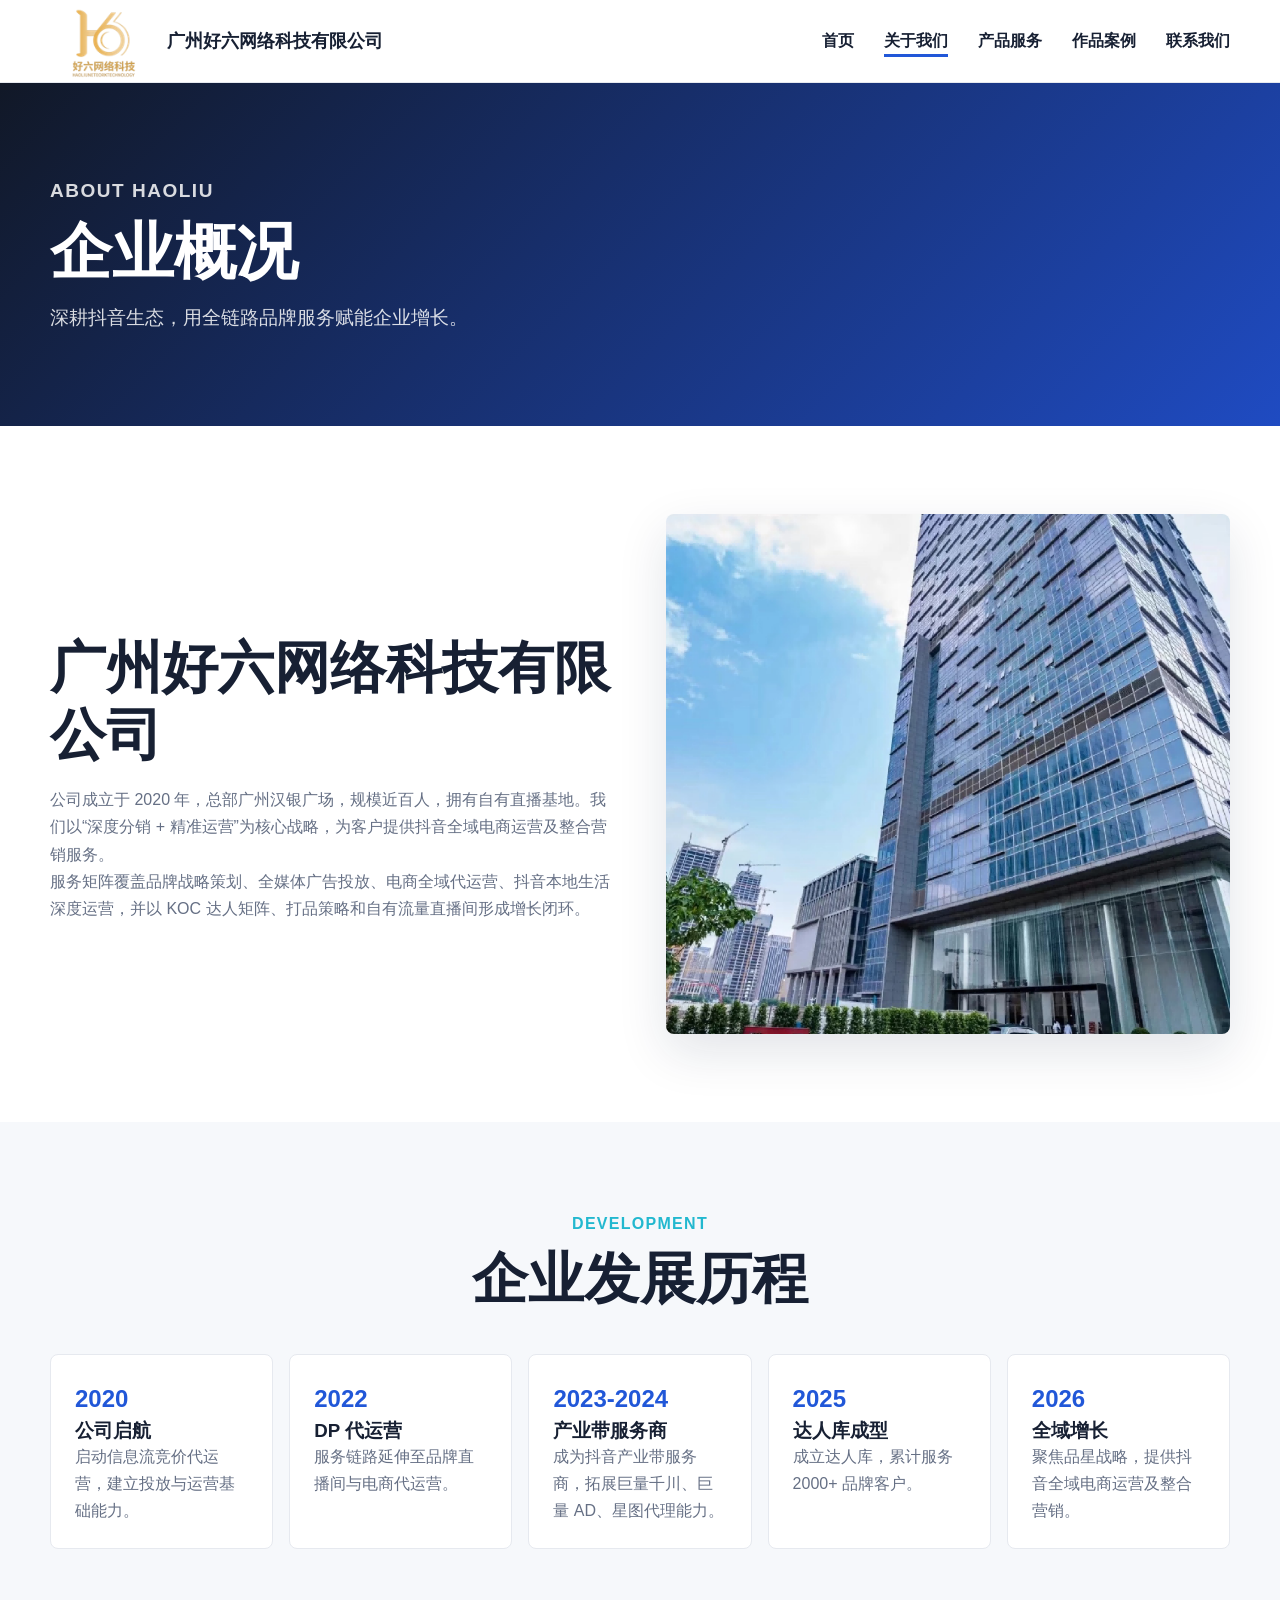
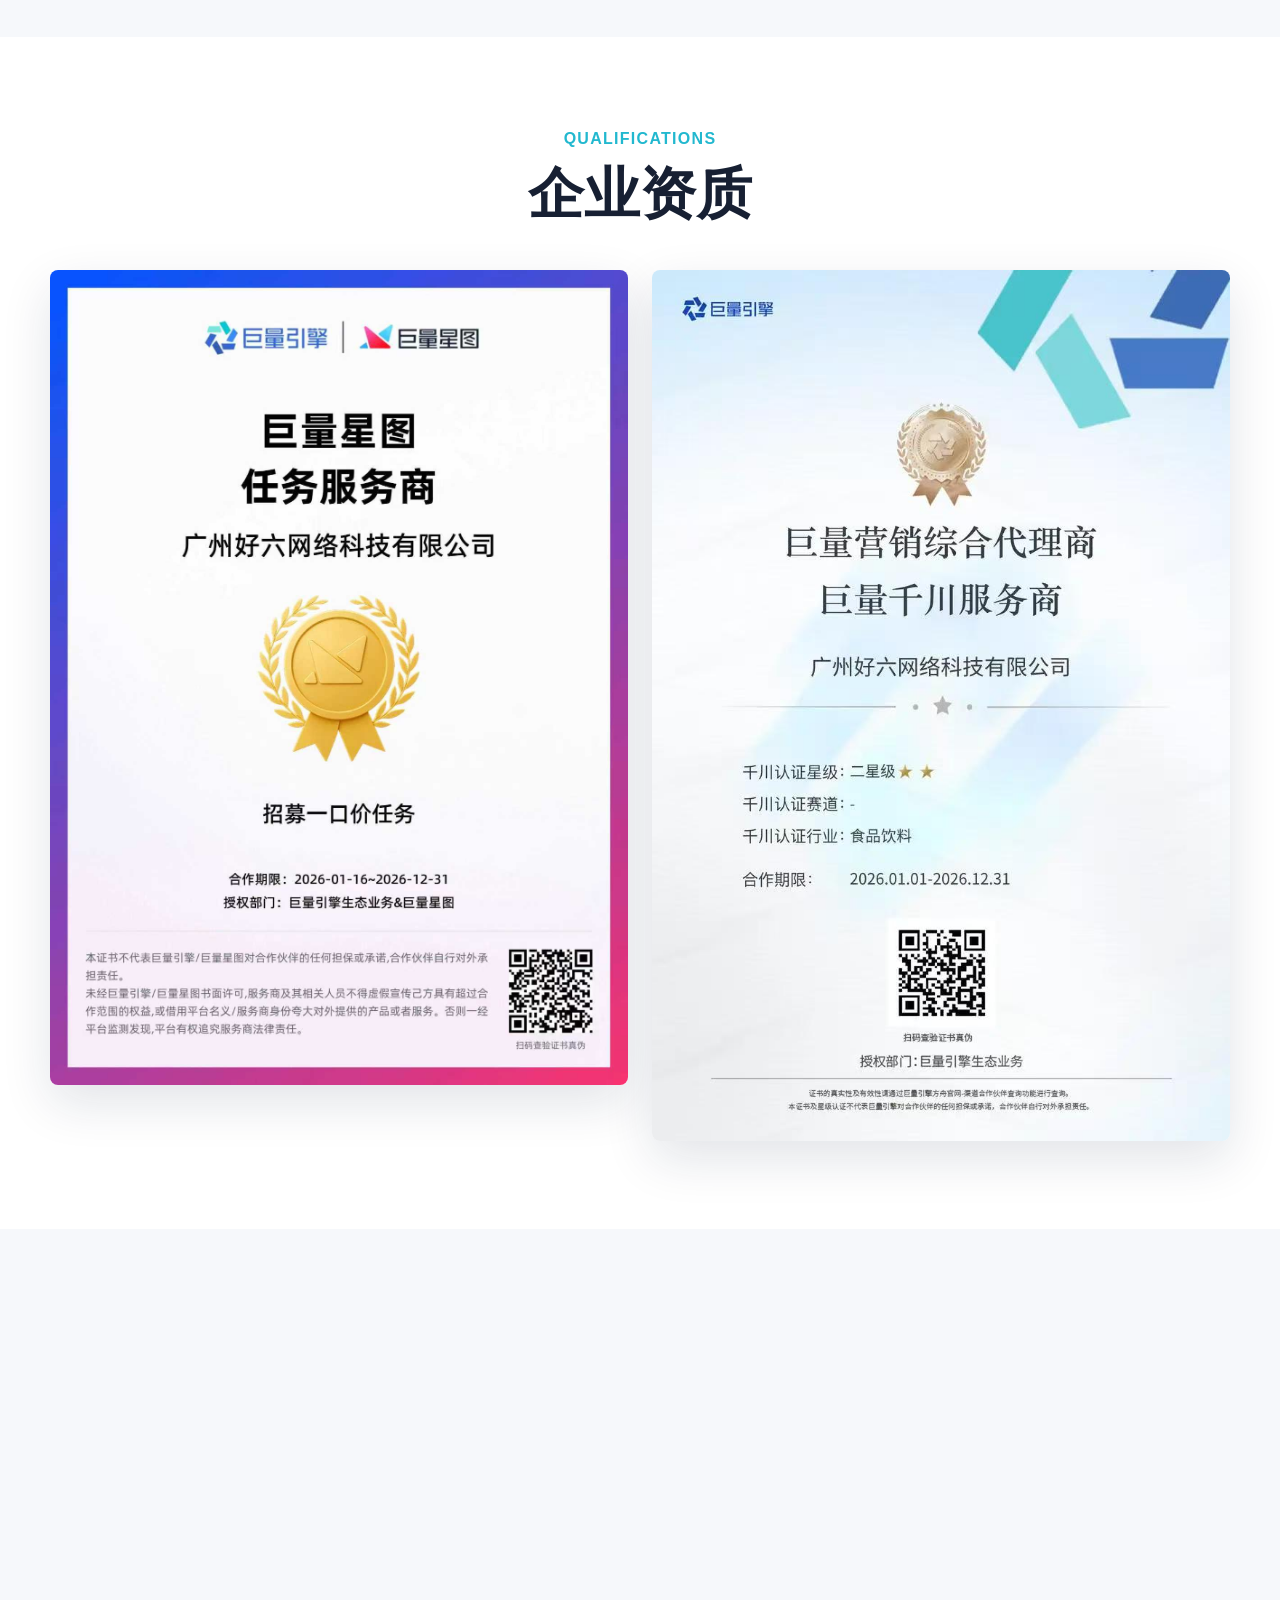
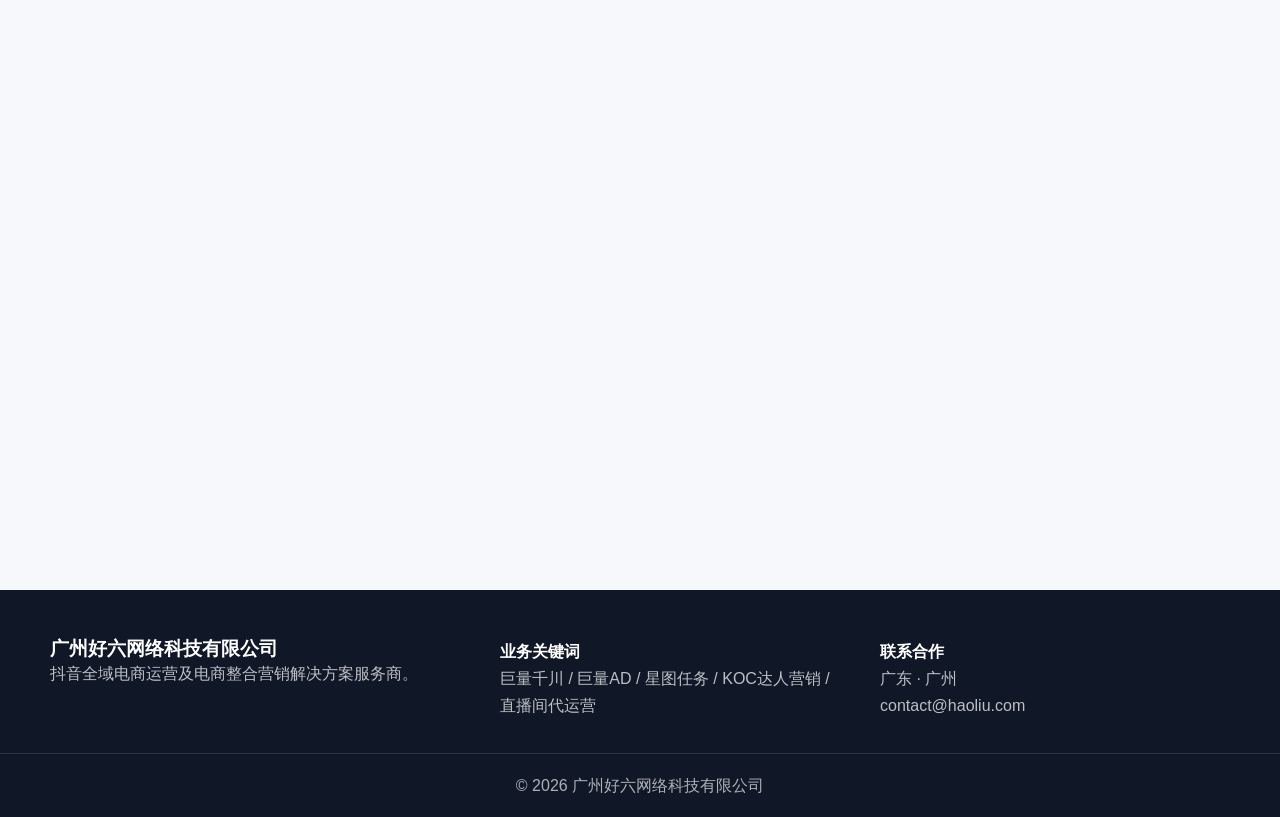
==== commit 8c3396c2: "刷新官网脚本缓存" ====
--- a/about.html
+++ b/about.html
@@ -1,4 +1,4 @@
-﻿<!DOCTYPE html>
+<!DOCTYPE html>
 <html lang="zh-CN">
 <head>
     <meta charset="UTF-8">
@@ -89,7 +89,7 @@
         </div>
         <div class="footer-bottom">© 2026 广州好六网络科技有限公司</div>
     </footer>
-    <script src="script.js"></script>
+    <script src="script.js?v=587b051"></script>
     
 </body>
 </html>
--- a/style.css
+++ b/style.css
@@ -22,7 +22,7 @@
 .navbar.light .nav-toggle { background: #eef3ff; color: var(--ink); }
 .nav-wrapper { height: 82px; display: flex; align-items: center; justify-content: space-between; }
 .logo { display: inline-flex; align-items: center; gap: 12px; font-weight: 700; font-size: 18px; color: #fff; }
-.logo-mark { width: 48px; height: 48px; object-fit: contain; display: block; }
+.logo-mark { width: 105px; height: 105px; object-fit: contain; display: block; transform: translateY(8px); }
 .nav-menu { display: flex; align-items: center; gap: 30px; list-style: none; color: #fff; }
 .nav-menu a { position: relative; font-weight: 600; }
 .nav-menu a::after { content: ""; position: absolute; left: 0; bottom: -8px; width: 0; height: 3px; background: var(--brand-2); transition: width .25s ease; }
@@ -62,11 +62,11 @@
 .card:hover { transform: translateY(-8px); box-shadow: var(--shadow); }
 .card span { color: var(--hot); font-weight: 900; }
 .card h3 { margin: 10px 0; font-size: 22px; }
-.logo-marquee-container { display: grid; gap: 16px; }
-.logo-marquee { overflow: hidden; border: 1px solid var(--line); border-radius: 8px; background: #fff; padding: 20px 0; }
+.logo-marquee-container { display: grid; gap: 16px; width: 100vw; margin-left: calc(-50vw + 50%); }
+.logo-marquee { overflow: hidden; border: 1px solid var(--line); border-left: none; border-right: none; background: #fff; padding: 20px 0; }
 .logo-track { display: flex; align-items: center; gap: 44px; width: max-content; animation: marquee 30s linear infinite; }
 .logo-track-reverse { animation: marqueeReverse 30s linear infinite; }
-.logo-track img { width: 150px; height: 72px; object-fit: contain; filter: saturate(.92); }
+.logo-track img { width: 180px; height: 90px; object-fit: contain; filter: saturate(.92); }
 .cta-band { padding: 72px 0; color: #fff; background: linear-gradient(135deg, #13264f, #2157d8 55%, #22b8cf); text-align: center; }
 .cta-band h2 { margin-bottom: 20px; }
 .cta-band p { color: rgba(255,255,255,.82); margin-bottom: 20px; }
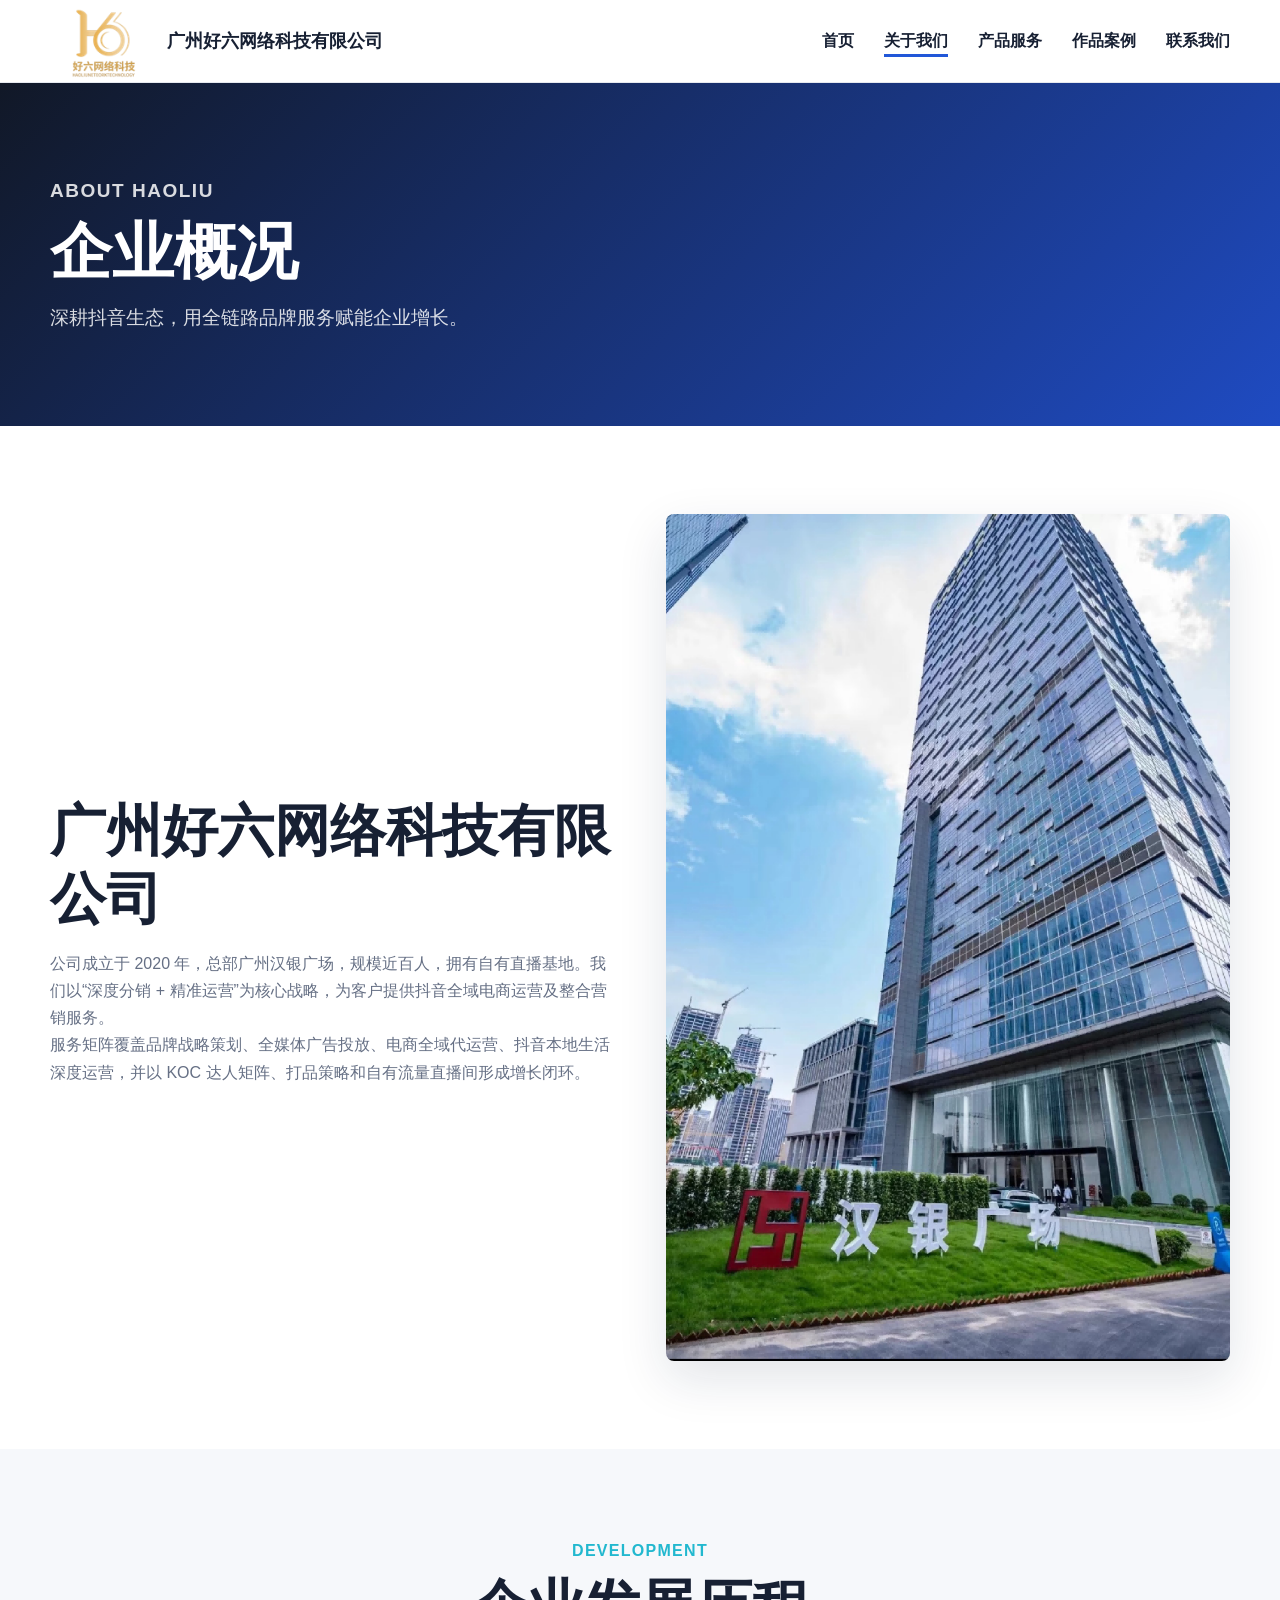
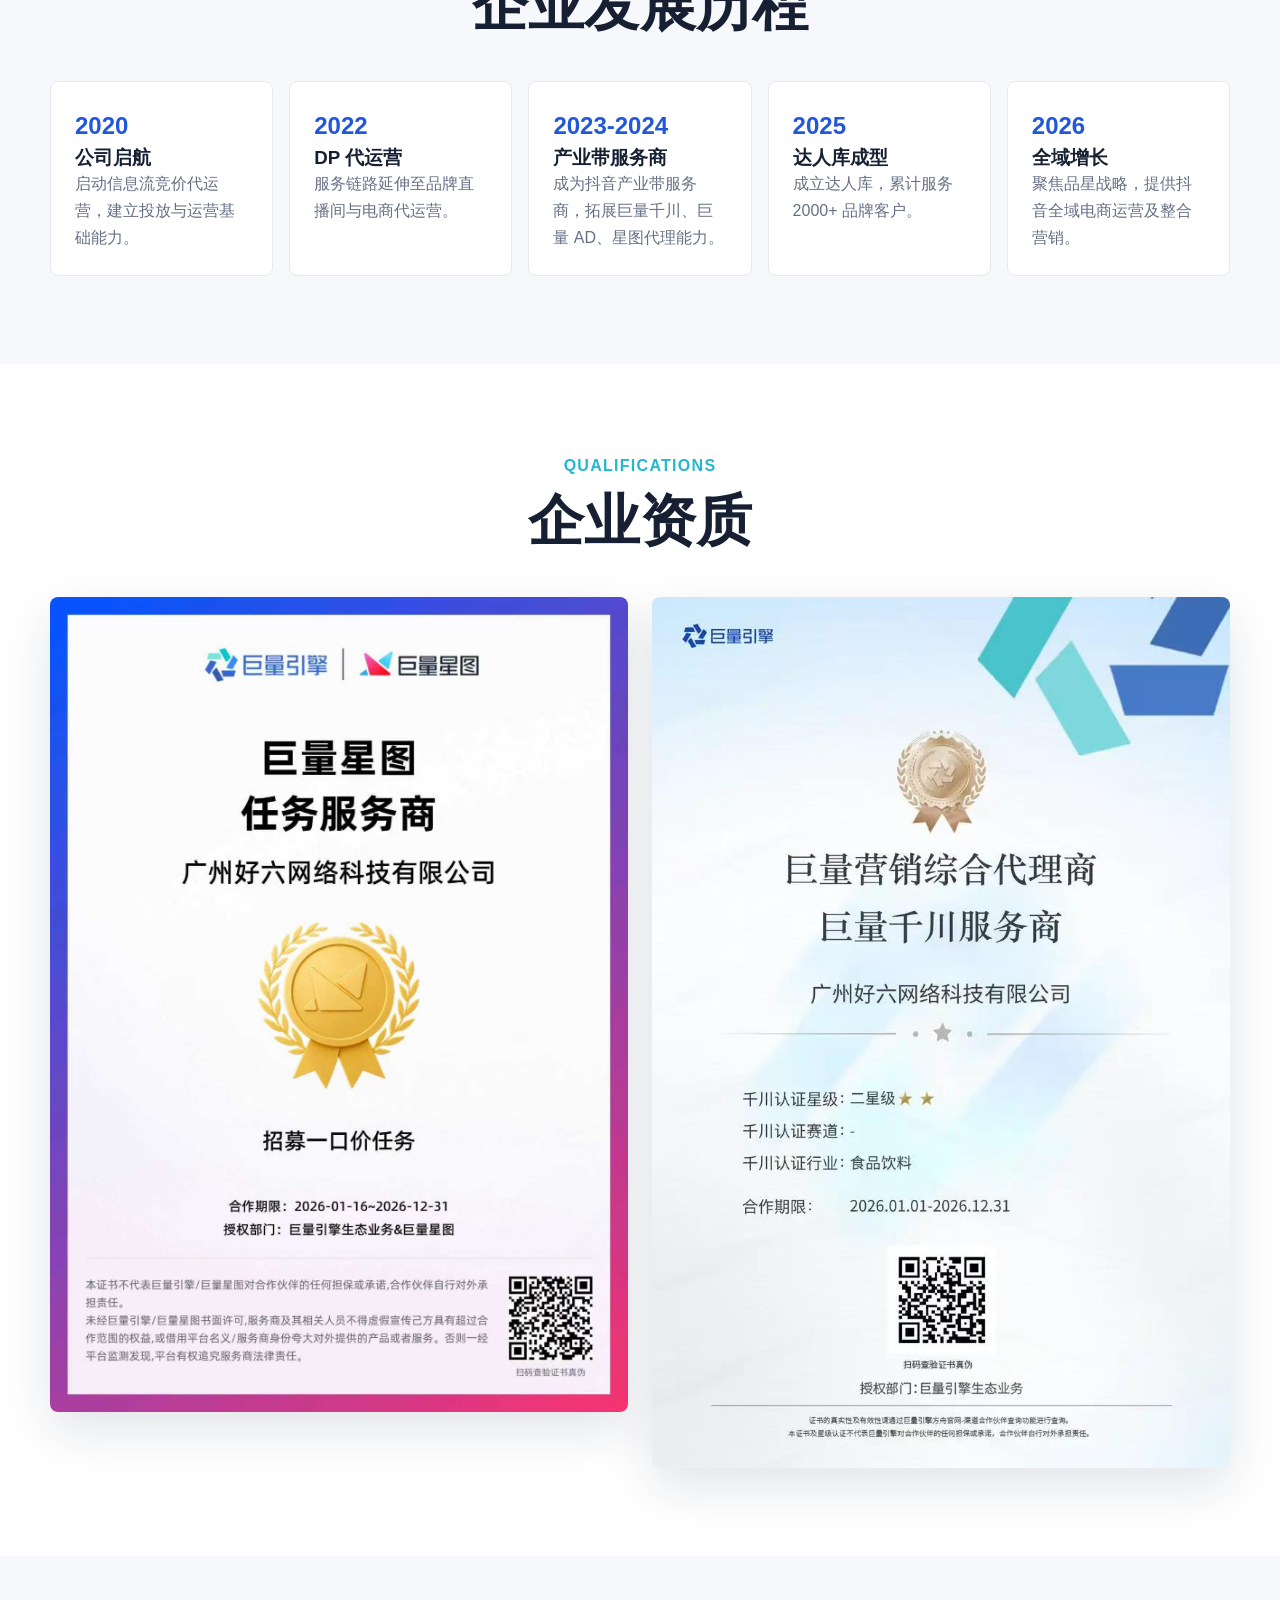
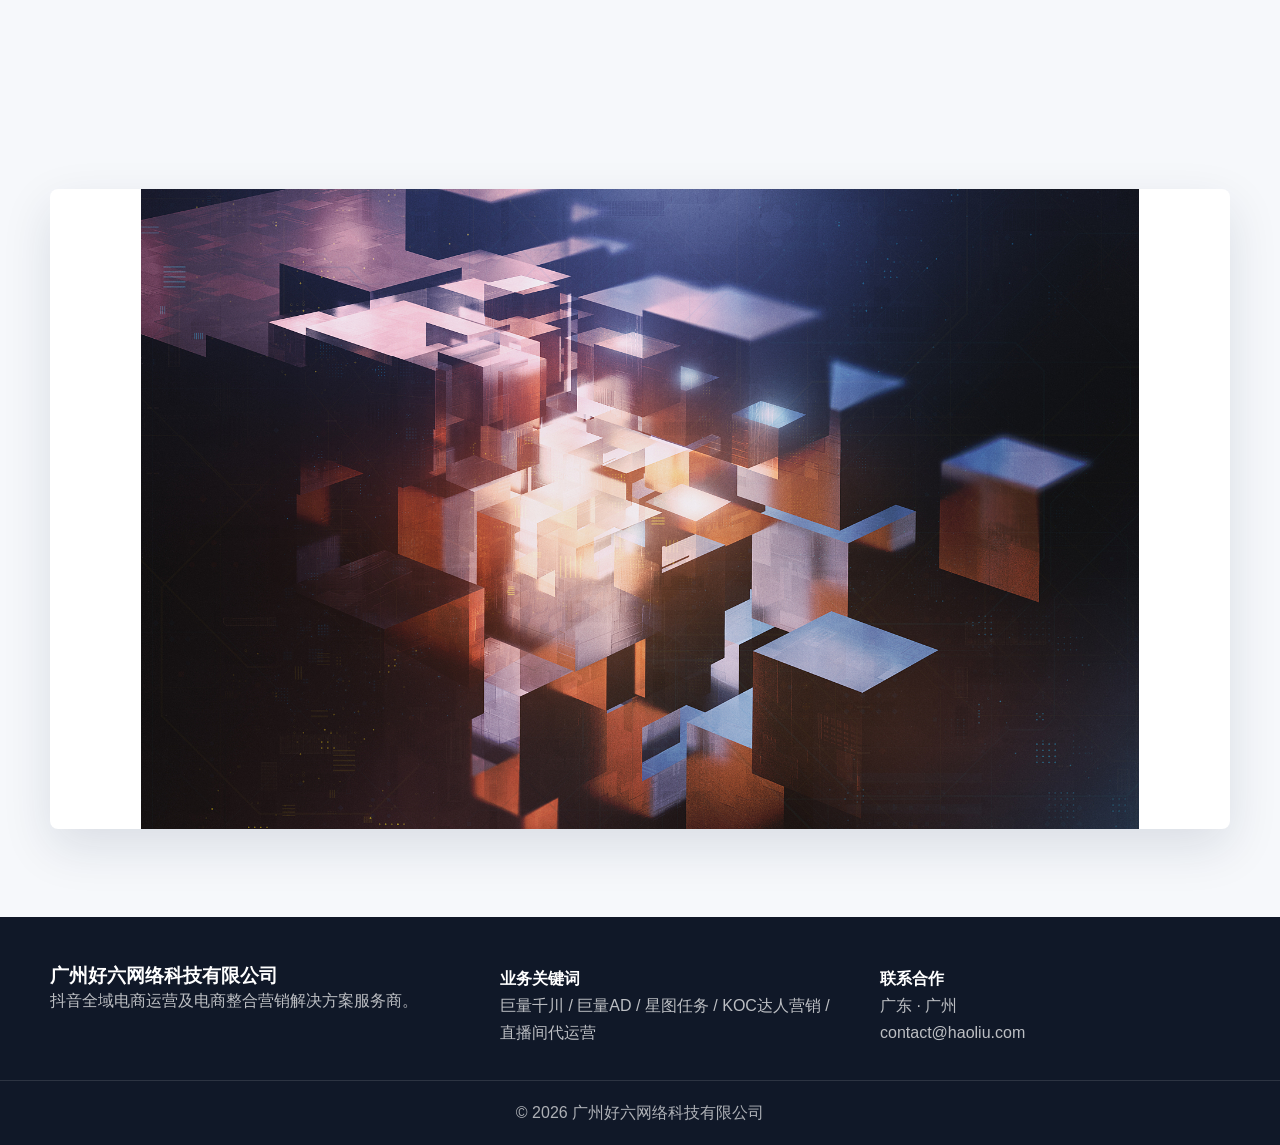
==== commit bc3324c2: "调整关于我们图片完整显示" ====
--- a/about.html
+++ b/about.html
@@ -6,7 +6,7 @@
     <meta name="description" content="了解广州好六网络科技有限公司企业概况、发展历程、组织架构与平台资质。">
     <title>关于我们 - 广州好六网络科技有限公司</title>
     <link rel="icon" type="image/png" href="assets/haoliu-logo.png">
-    <link rel="stylesheet" href="style.css">
+    <link rel="stylesheet" href="style.css?v=about-image-full-20260629">
 </head>
 <body>
 
@@ -40,7 +40,7 @@
                 <p>公司成立于 2020 年，总部广州汉银广场，规模近百人，拥有自有直播基地。我们以“深度分销 + 精准运营”为核心战略，为客户提供抖音全域电商运营及整合营销服务。</p>
                 <p>服务矩阵覆盖品牌战略策划、全媒体广告投放、电商全域代运营、抖音本地生活深度运营，并以 KOC 达人矩阵、打品策略和自有流量直播间形成增长闭环。</p>
             </div>
-            <img class="feature-image reveal delay-1" src="assets/ppt/slide-03-image-03.png" alt="好六公司环境">
+            <img class="feature-image about-feature-image reveal delay-1" src="assets/ppt/slide-03-image-03.png" alt="好六公司环境">
         </div>
     </section>
     <section class="section muted">
--- a/style.css
+++ b/style.css
@@ -50,6 +50,7 @@
 .split { display: grid; grid-template-columns: 1fr 1fr; gap: 52px; align-items: center; }
 .feature-image, .wide-image, .service-row img, .case-row img { border-radius: 8px; box-shadow: var(--shadow); object-fit: cover; }
 .feature-image { width: 100%; max-height: 520px; }
+.about-feature-image { max-height: none; height: auto; object-fit: contain; background: #fff; }
 .wide-image { width: 100%; max-height: 640px; object-fit: contain; background: #fff; }
 .stats-row { display: grid; grid-template-columns: repeat(3, 1fr); gap: 16px; margin-top: 30px; }
 .stats-row div { padding: 18px; border-radius: 8px; background: #fff; border: 1px solid var(--line); }
@@ -79,6 +80,8 @@
 .image-grid { display: grid; grid-template-columns: repeat(2, 1fr); gap: 24px; align-items: start; }
 .image-grid img { width: 100%; border-radius: 8px; box-shadow: var(--shadow); background: #fff; object-fit: contain; }
 .image-grid.wide img { min-height: 360px; object-fit: cover; }
+.stage-grid { display: grid; grid-template-columns: repeat(3, 1fr); gap: 20px; align-items: start; }
+.stage-grid img { width: 100%; border-radius: 8px; box-shadow: var(--shadow); background: #fff; object-fit: contain; }
 .service-stack, .cases-list { display: grid; gap: 42px; }
 .service-row, .case-row { display: grid; grid-template-columns: .9fr 1.1fr; gap: 40px; align-items: center; padding: 28px; border: 1px solid var(--line); border-radius: 8px; background: #fff; box-shadow: 0 12px 32px rgba(20,30,55,.08); }
 .service-row.reverse, .case-row.reverse { grid-template-columns: 1.1fr .9fr; }
@@ -111,6 +114,15 @@
     .nav-menu.open { display: flex; }
     .hero-grid, .split, .service-row, .service-row.reverse, .case-row, .case-row.reverse, .contact-layout { grid-template-columns: 1fr; }
     .service-row.reverse img, .case-row.reverse img { order: 0; }
-    .cards.four, .cards.three, .timeline, .image-grid, .footer-grid, .stats-row { grid-template-columns: 1fr; }
+    .cards.four, .cards.three, .timeline, .image-grid, .stage-grid, .footer-grid, .stats-row { grid-template-columns: 1fr; }
     .hero { min-height: auto; padding: 90px 0; }
 }
+.scope-cards { align-items: stretch; }
+.scope-cards .card { display: flex; flex-direction: column; min-height: 260px; }
+.scope-cards .card p { margin-bottom: 16px; }
+.scope-detail-list { display: grid; gap: 7px; margin: auto 0 0; padding: 0; list-style: none; }
+.scope-detail-list li { color: #344054; font-size: 14px; line-height: 1.45; }
+.scope-detail-list li::before { content: "•"; margin-right: 6px; color: var(--brand-2); font-weight: 900; }
+@media (max-width: 900px) {
+    .scope-cards .card { min-height: auto; }
+}
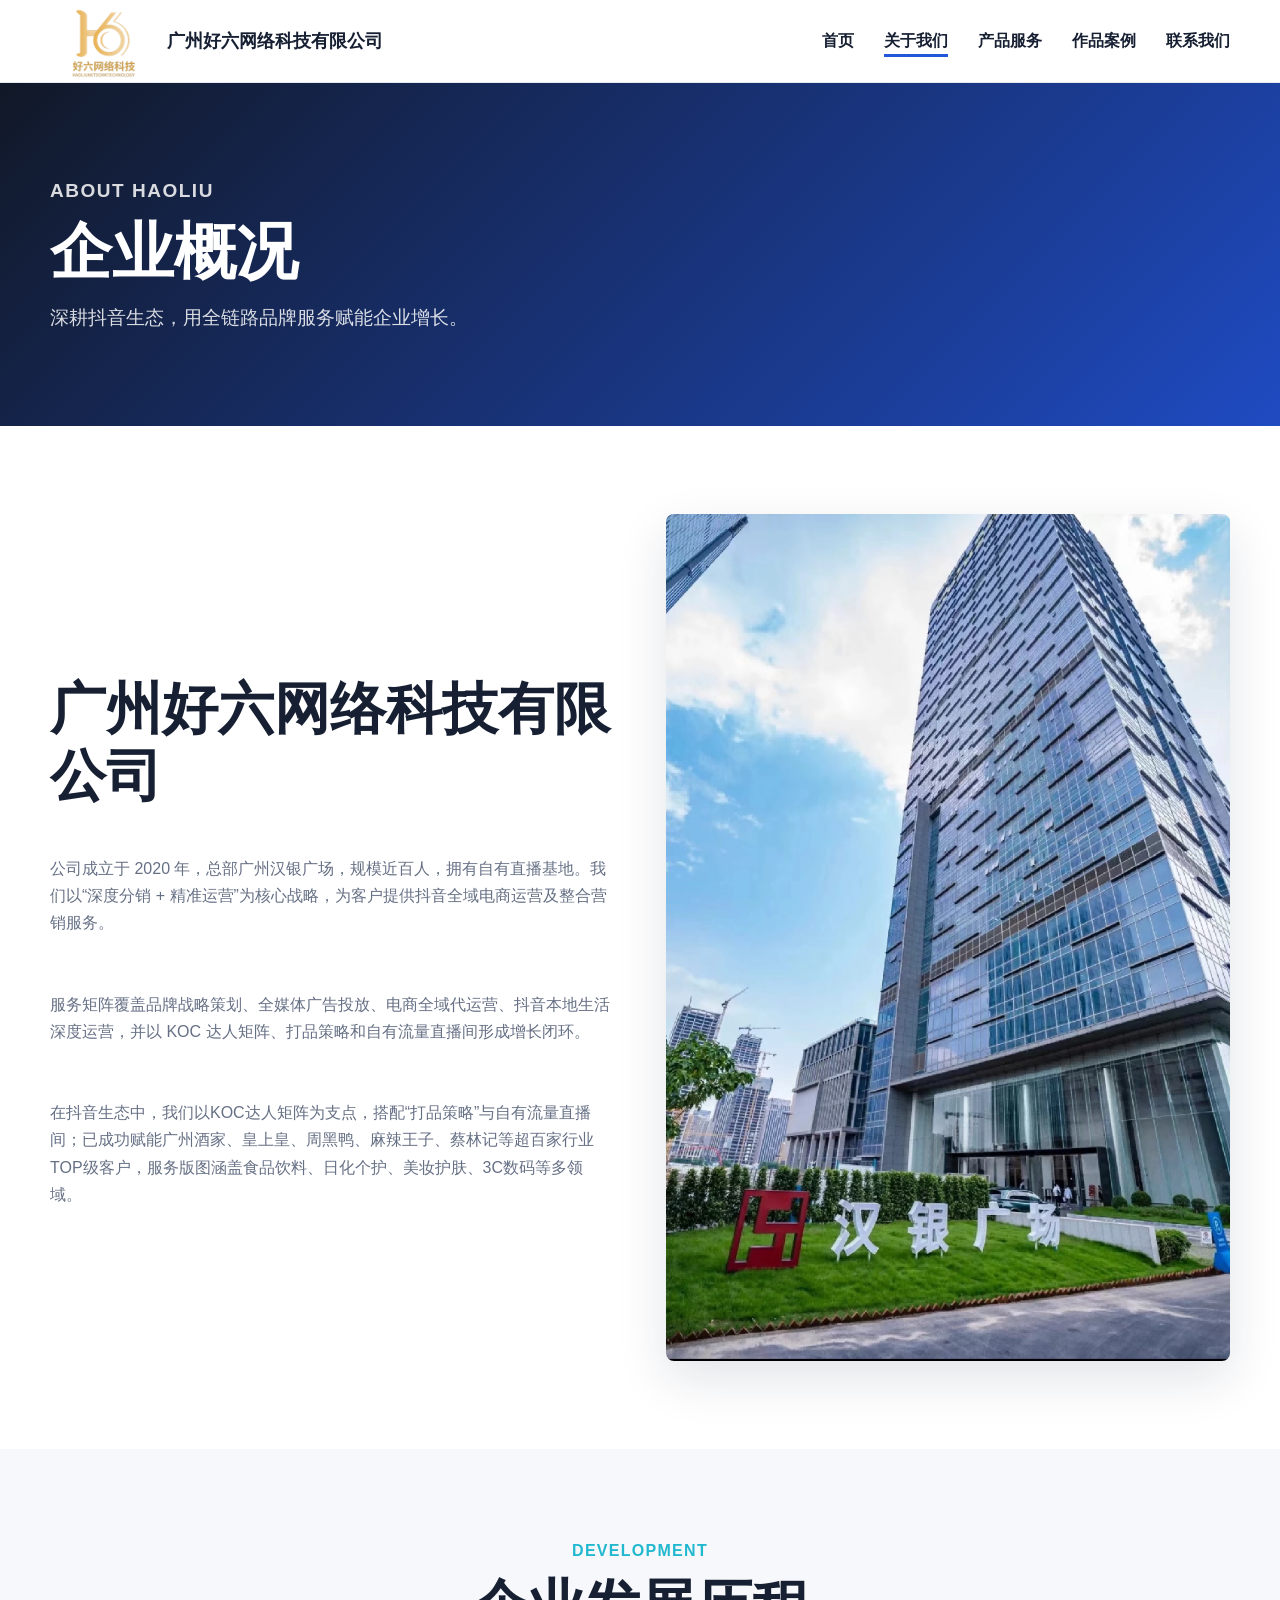
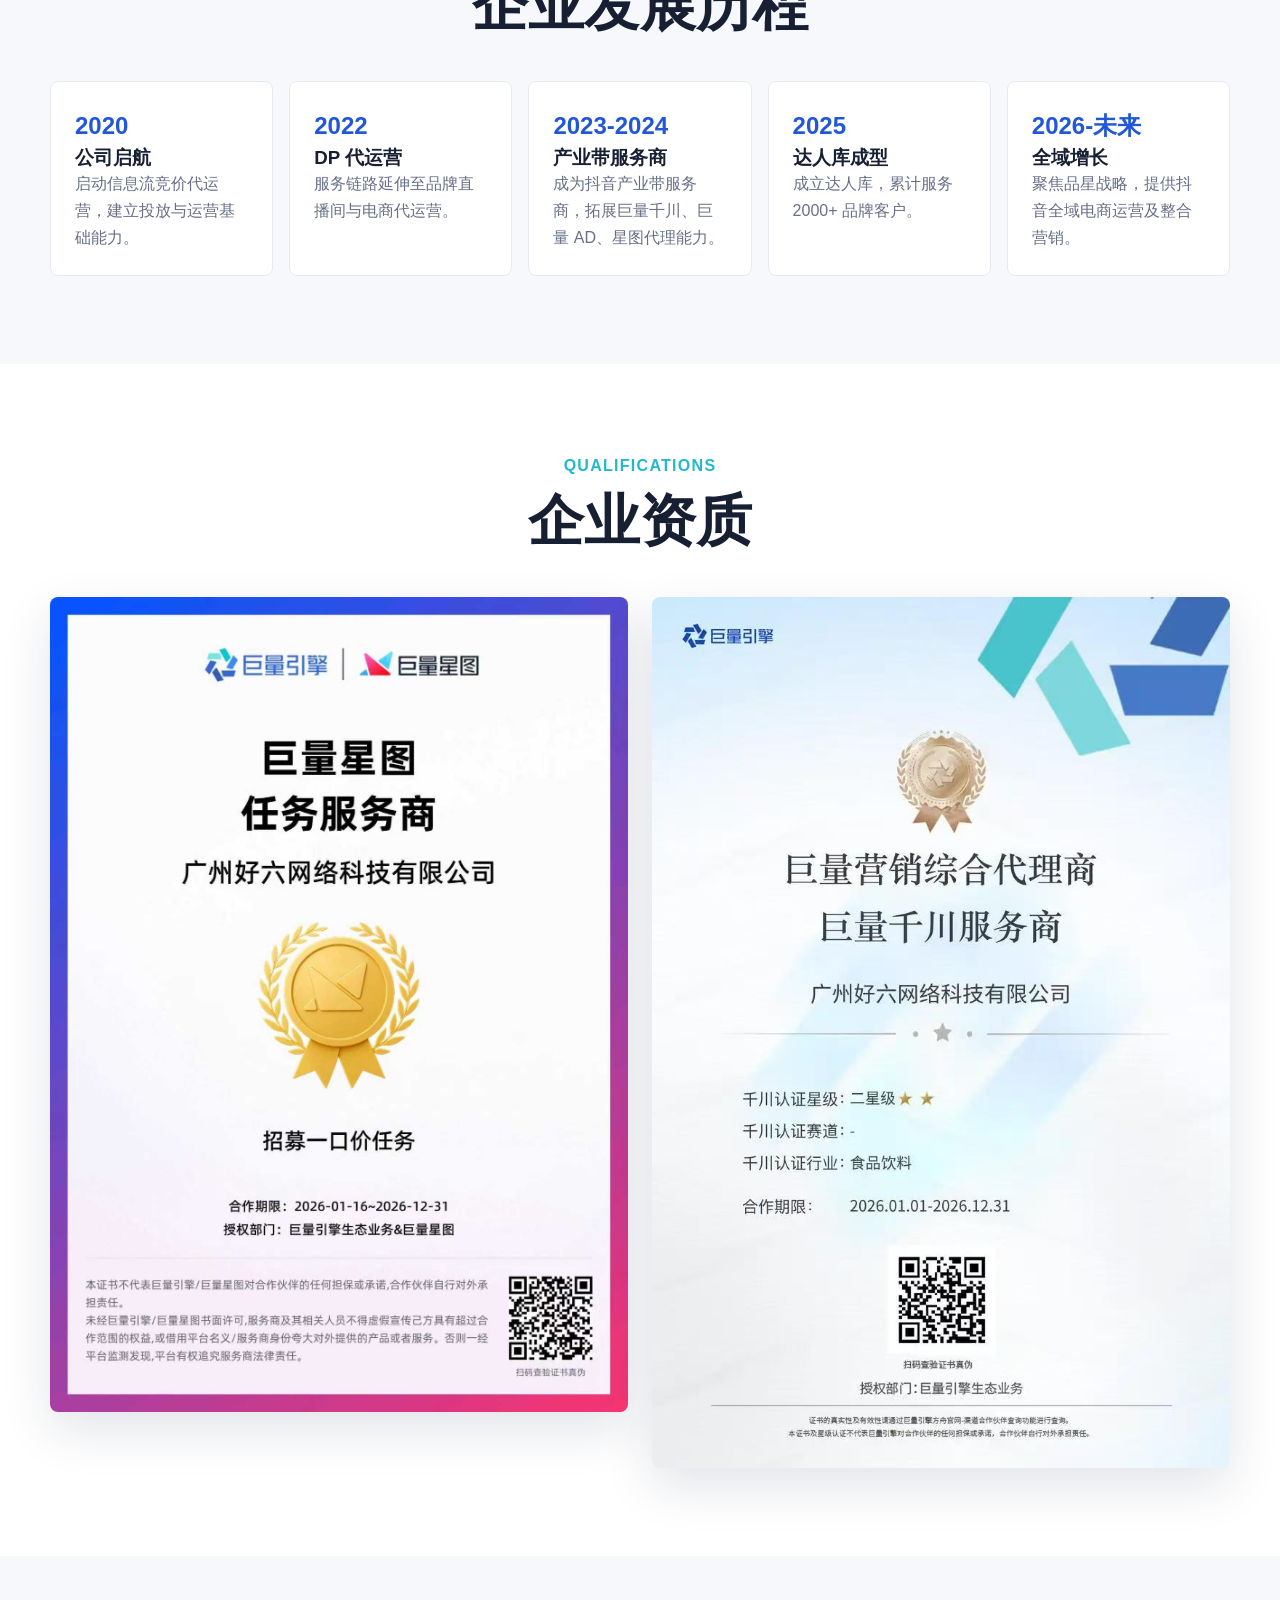
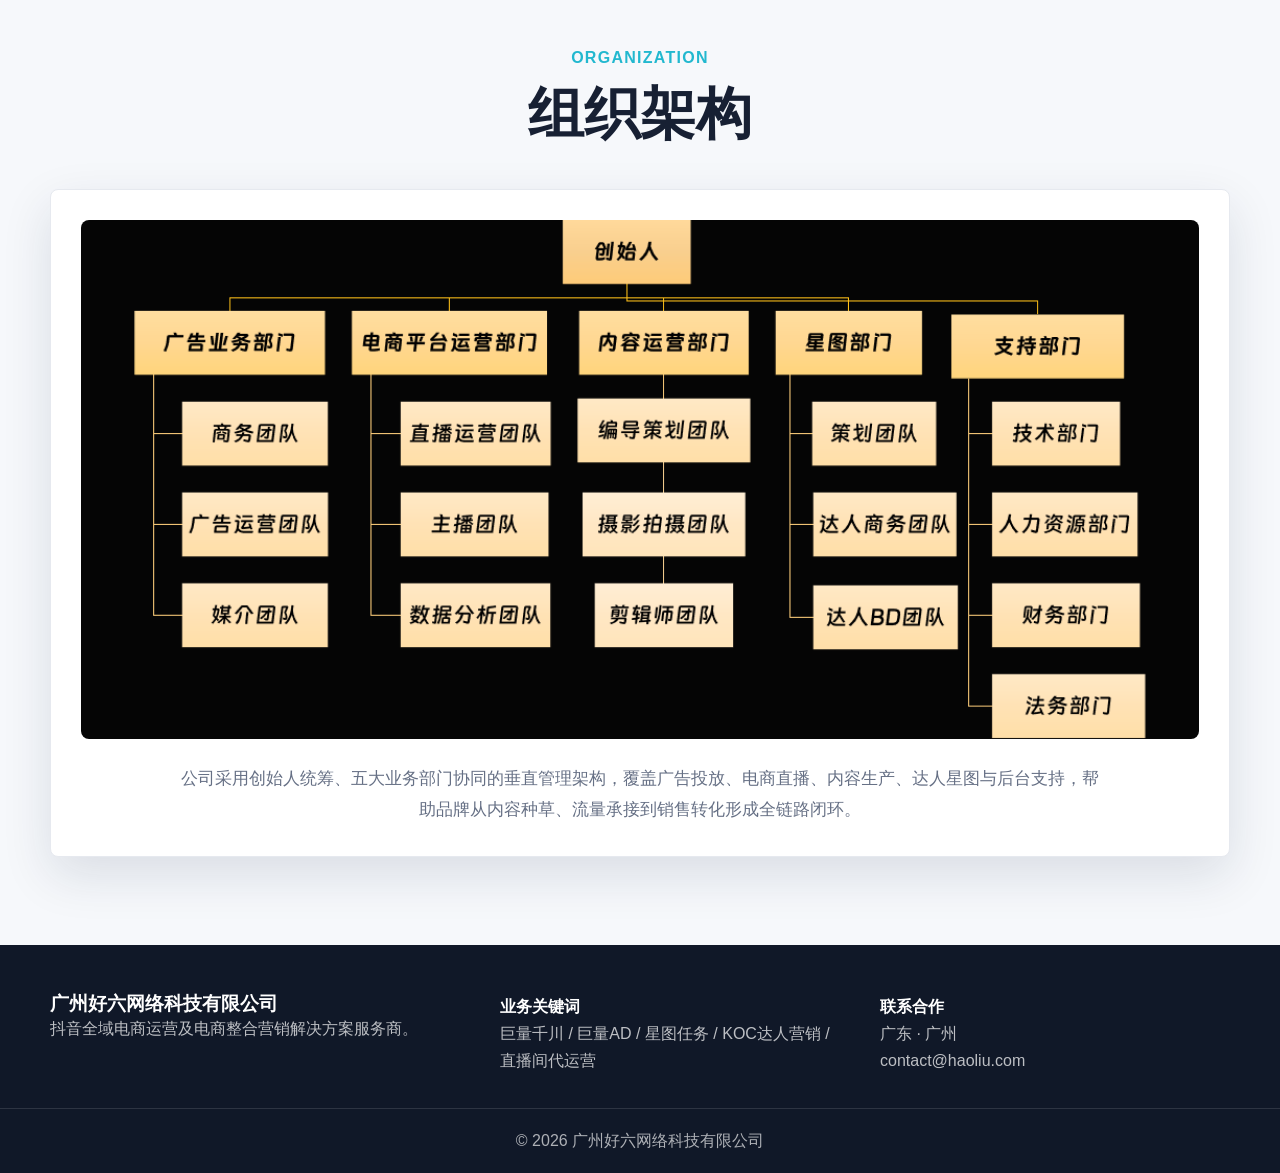
==== commit d29d7961: "更新组织架构展示内容" ====
--- a/about.html
+++ b/about.html
@@ -6,7 +6,7 @@
     <meta name="description" content="了解广州好六网络科技有限公司企业概况、发展历程、组织架构与平台资质。">
     <title>关于我们 - 广州好六网络科技有限公司</title>
     <link rel="icon" type="image/png" href="assets/haoliu-logo.png">
-    <link rel="stylesheet" href="style.css?v=about-image-full-20260629">
+    <link rel="stylesheet" href="style.css?v=org-chart-20260629">
 </head>
 <body>
 
@@ -37,8 +37,12 @@
         <div class="container split">
             <div class="reveal">
                 <h2>广州好六网络科技有限公司</h2>
-                <p>公司成立于 2020 年，总部广州汉银广场，规模近百人，拥有自有直播基地。我们以“深度分销 + 精准运营”为核心战略，为客户提供抖音全域电商运营及整合营销服务。</p>
-                <p>服务矩阵覆盖品牌战略策划、全媒体广告投放、电商全域代运营、抖音本地生活深度运营，并以 KOC 达人矩阵、打品策略和自有流量直播间形成增长闭环。</p>
+<br>
+                <p>  公司成立于 2020 年，总部广州汉银广场，规模近百人，拥有自有直播基地。我们以“深度分销 + 精准运营”为核心战略，为客户提供抖音全域电商运营及整合营销服务。</p>
+<br></br>
+                <p>  服务矩阵覆盖品牌战略策划、全媒体广告投放、电商全域代运营、抖音本地生活深度运营，并以 KOC 达人矩阵、打品策略和自有流量直播间形成增长闭环。</p>
+<br></br>
+                <p>  在抖音生态中，我们以KOC达人矩阵为支点，搭配“打品策略”与自有流量直播间；已成功赋能广州酒家、皇上皇、周黑鸭、麻辣王子、蔡林记等超百家行业TOP级客户，服务版图涵盖食品饮料、日化个护、美妆护肤、3C数码等多领域。</p>
             </div>
             <img class="feature-image about-feature-image reveal delay-1" src="assets/ppt/slide-03-image-03.png" alt="好六公司环境">
         </div>
@@ -51,7 +55,7 @@
                 <div class="timeline-item reveal"><b>2022</b><h3>DP 代运营</h3><p>服务链路延伸至品牌直播间与电商代运营。</p></div>
                 <div class="timeline-item reveal"><b>2023-2024</b><h3>产业带服务商</h3><p>成为抖音产业带服务商，拓展巨量千川、巨量 AD、星图代理能力。</p></div>
                 <div class="timeline-item reveal"><b>2025</b><h3>达人库成型</h3><p>成立达人库，累计服务 2000+ 品牌客户。</p></div>
-                <div class="timeline-item reveal"><b>2026</b><h3>全域增长</h3><p>聚焦品星战略，提供抖音全域电商运营及整合营销。</p></div>
+                <div class="timeline-item reveal"><b>2026-未来</b><h3>全域增长</h3><p>聚焦品星战略，提供抖音全域电商运营及整合营销。</p></div>
             </div>
         </div>
     </section>
@@ -67,7 +71,10 @@
     <section class="section muted">
         <div class="container">
             <div class="section-title reveal"><p class="eyebrow">Organization</p><h2>组织架构</h2></div>
-            <img class="wide-image reveal" src="assets/ppt/slide-06-image-01.jpg" alt="好六组织架构">
+            <div class="organization-panel reveal">
+                <img src="assets/organization-chart.png" alt="好六组织架构图">
+                <p>公司采用创始人统筹、五大业务部门协同的垂直管理架构，覆盖广告投放、电商直播、内容生产、达人星图与后台支持，帮助品牌从内容种草、流量承接到销售转化形成全链路闭环。</p>
+            </div>
         </div>
     </section>
     
--- a/style.css
+++ b/style.css
@@ -52,6 +52,9 @@
 .feature-image { width: 100%; max-height: 520px; }
 .about-feature-image { max-height: none; height: auto; object-fit: contain; background: #fff; }
 .wide-image { width: 100%; max-height: 640px; object-fit: contain; background: #fff; }
+.organization-panel { padding: 30px; border-radius: 8px; border: 1px solid var(--line); background: #fff; box-shadow: var(--shadow); }
+.organization-panel img { width: 100%; border-radius: 8px; background: #050505; object-fit: contain; }
+.organization-panel p { max-width: 920px; margin: 24px auto 0; text-align: center; font-size: 17px; line-height: 1.85; }
 .stats-row { display: grid; grid-template-columns: repeat(3, 1fr); gap: 16px; margin-top: 30px; }
 .stats-row div { padding: 18px; border-radius: 8px; background: #fff; border: 1px solid var(--line); }
 .stats-row strong { display: block; font-size: 30px; color: var(--brand); }
@@ -116,6 +119,8 @@
     .service-row.reverse img, .case-row.reverse img { order: 0; }
     .cards.four, .cards.three, .timeline, .image-grid, .stage-grid, .footer-grid, .stats-row { grid-template-columns: 1fr; }
     .hero { min-height: auto; padding: 90px 0; }
+    .organization-panel { padding: 16px; }
+    .organization-panel p { text-align: left; font-size: 15px; }
 }
 .scope-cards { align-items: stretch; }
 .scope-cards .card { display: flex; flex-direction: column; min-height: 260px; }
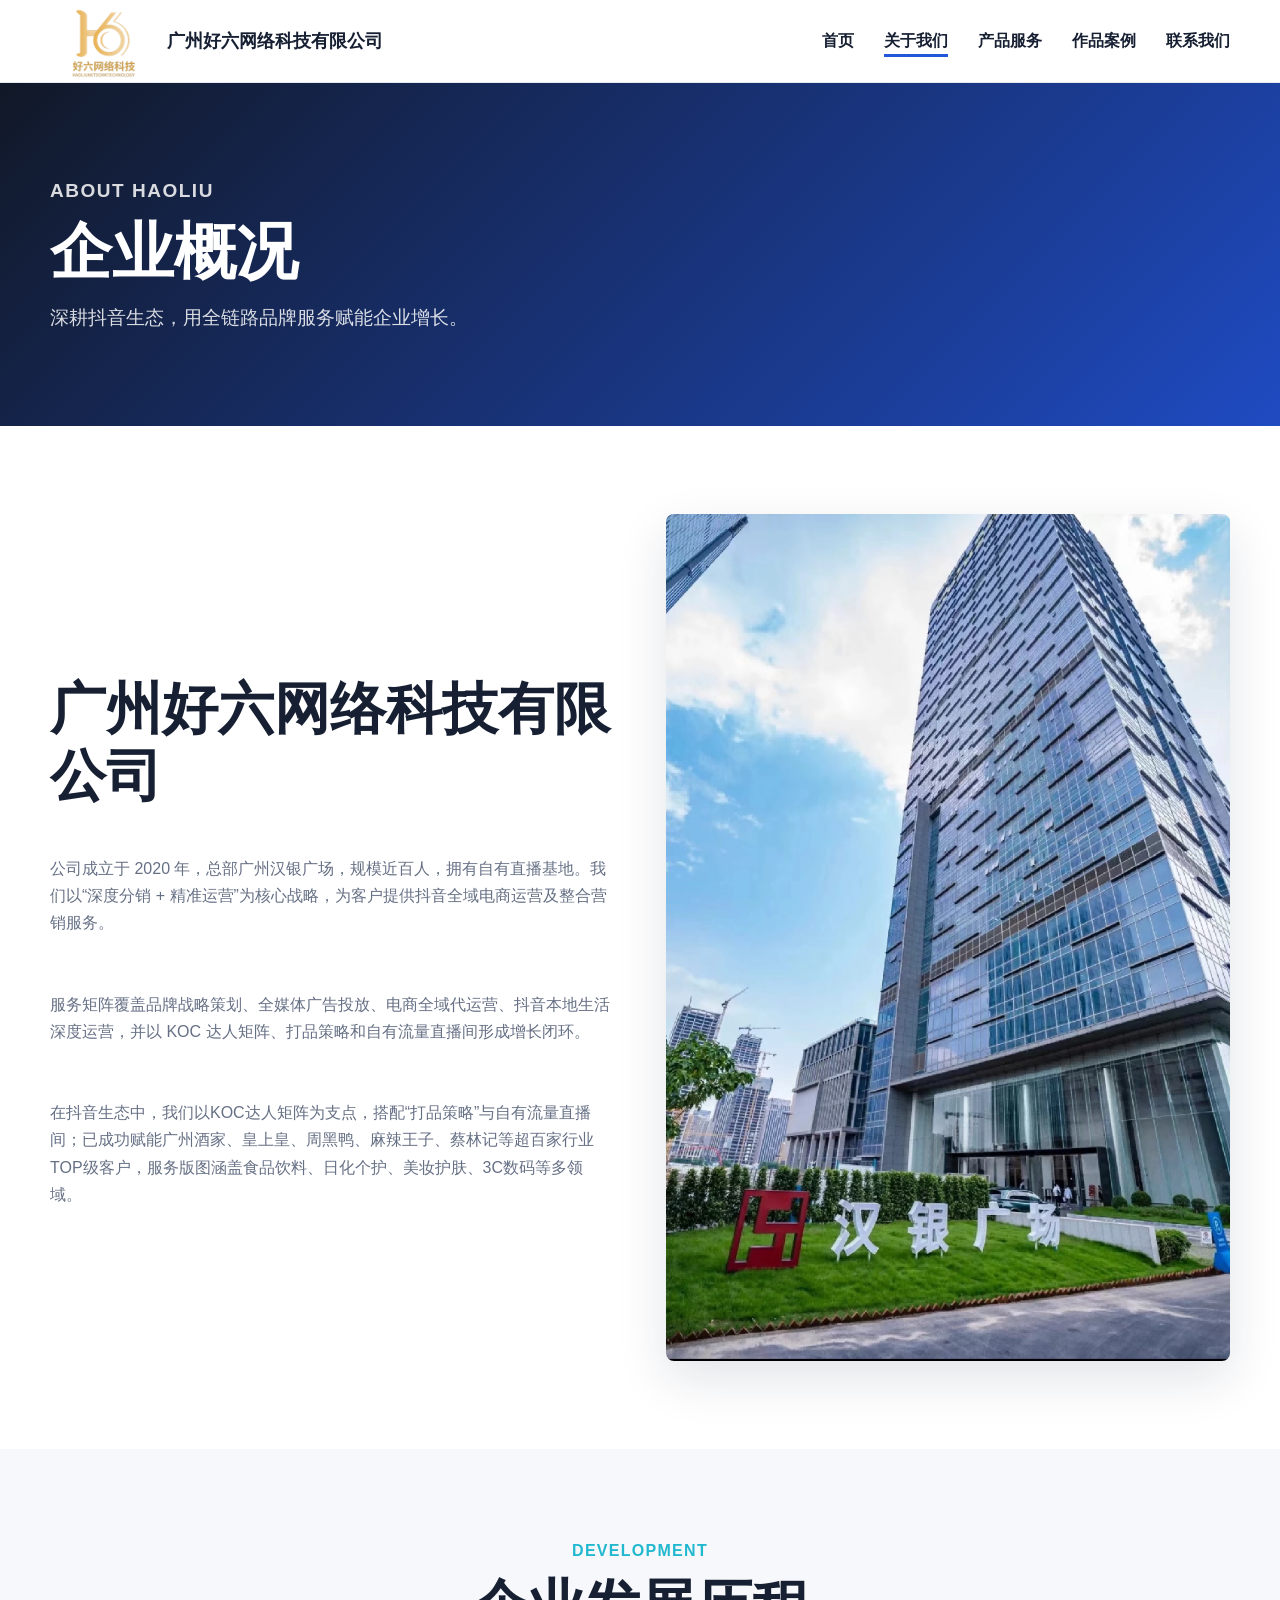
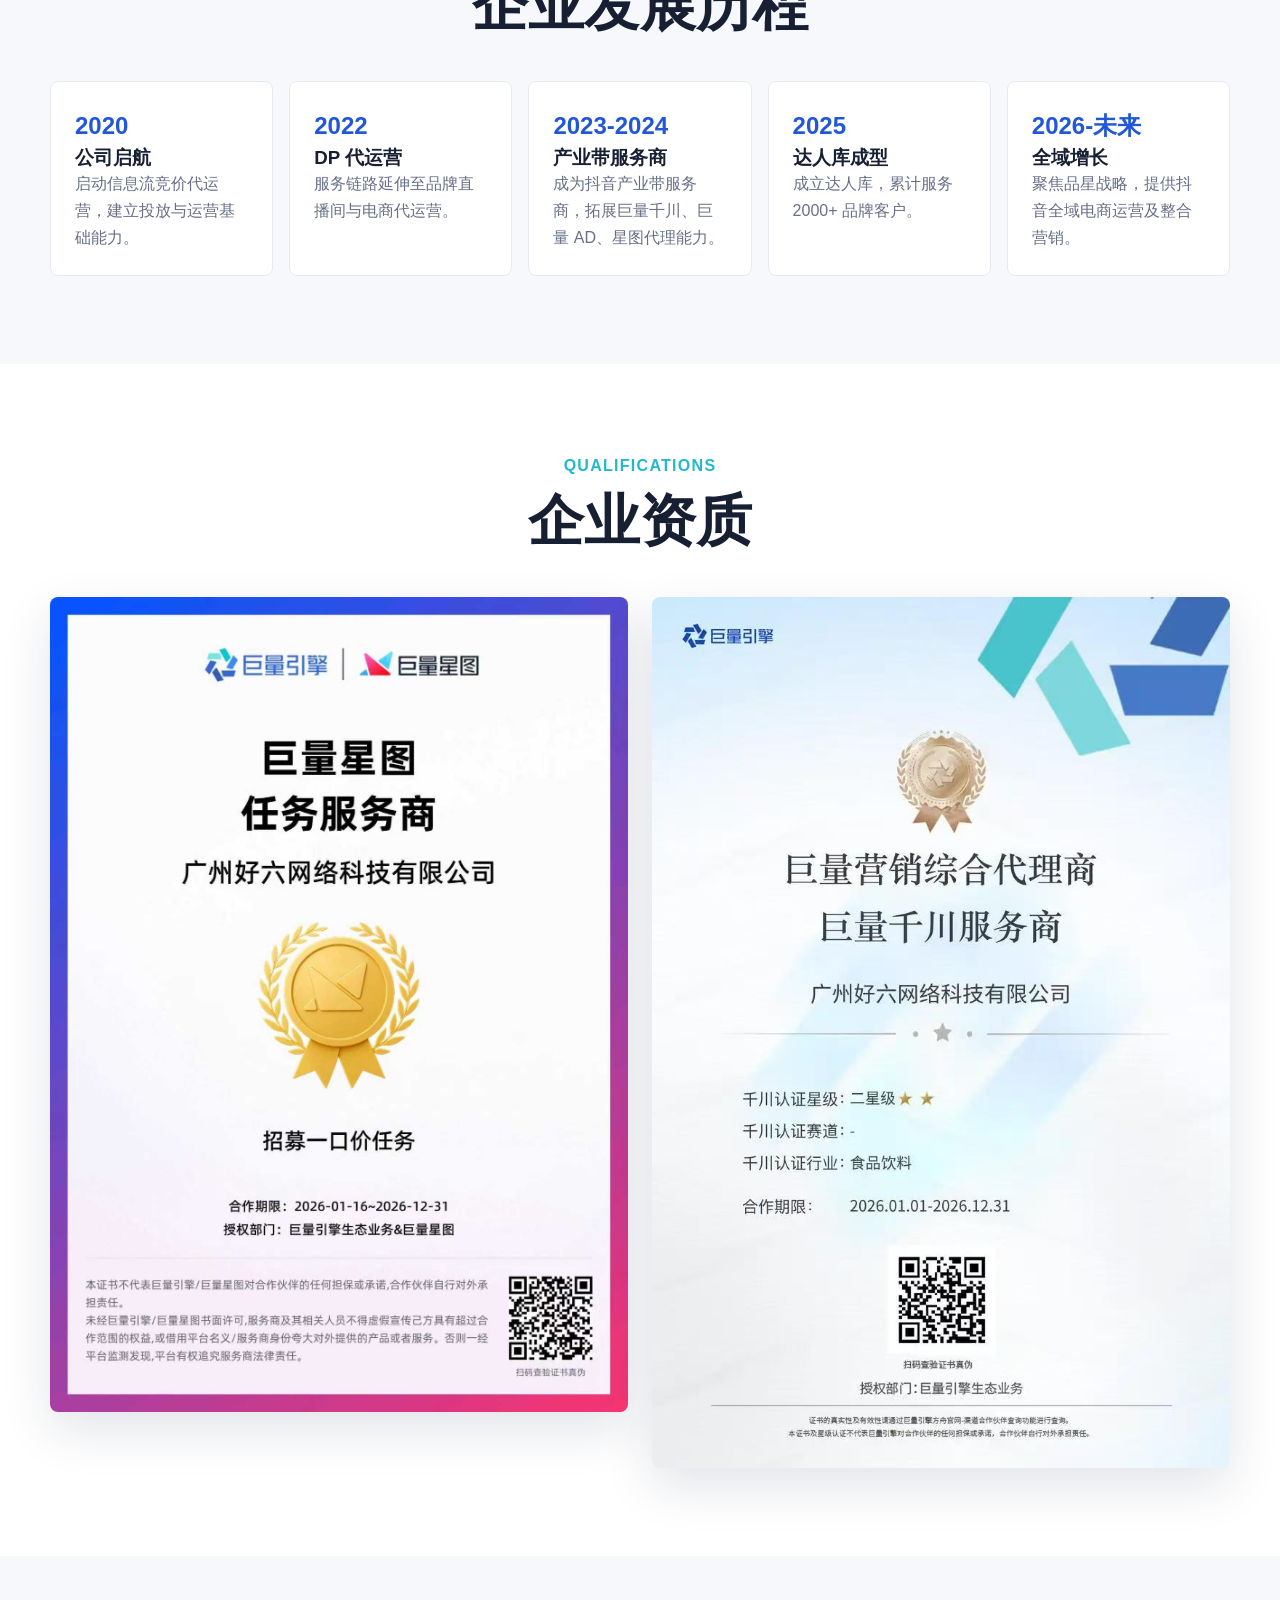
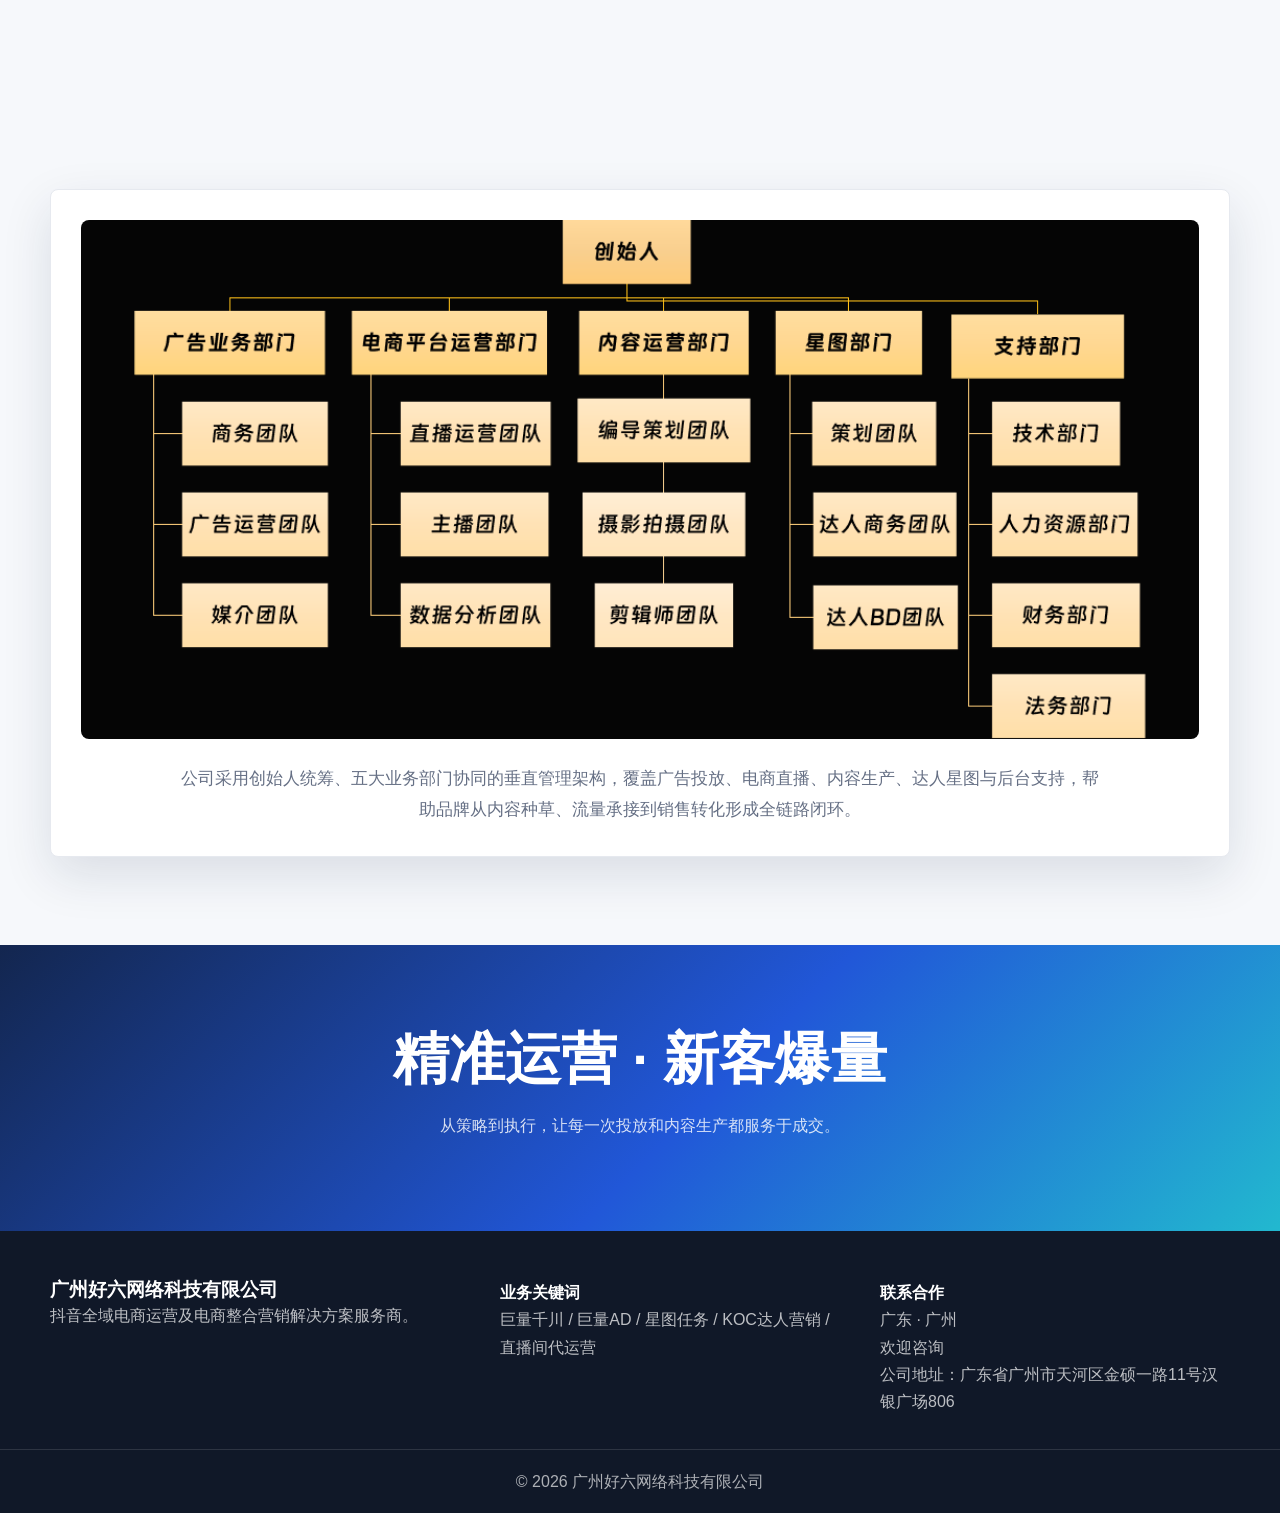
==== commit 37bb5fa7: "更新网站内容" ====
--- a/about.html
+++ b/about.html
@@ -77,6 +77,12 @@
             </div>
         </div>
     </section>
+    <section class="cta-band">
+        <div class="container reveal">
+            <h2>精准运营 · 新客爆量</h2>
+            <p>从策略到执行，让每一次投放和内容生产都服务于成交。</p>
+        </div>
+    </section>
     
 
     <footer class="footer">
@@ -91,7 +97,8 @@
             </div>
             <div>
                 <h4>联系合作</h4>
-                <p>广东 · 广州<br>contact@haoliu.com</p>
+                <p>广东 · 广州<br>欢迎咨询</p>
+                <p>公司地址：广东省广州市天河区金硕一路11号汉银广场806</p>
             </div>
         </div>
         <div class="footer-bottom">© 2026 广州好六网络科技有限公司</div>
--- a/style.css
+++ b/style.css
@@ -1,4 +1,4 @@
-:root {
+﻿:root {
     --ink: #172033;
     --muted: #667085;
     --line: #e6e9ef;
@@ -86,11 +86,15 @@
 .stage-grid { display: grid; grid-template-columns: repeat(3, 1fr); gap: 20px; align-items: start; }
 .stage-grid img { width: 100%; border-radius: 8px; box-shadow: var(--shadow); background: #fff; object-fit: contain; }
 .service-stack, .cases-list { display: grid; gap: 42px; }
-.service-row, .case-row { display: grid; grid-template-columns: .9fr 1.1fr; gap: 40px; align-items: center; padding: 28px; border: 1px solid var(--line); border-radius: 8px; background: #fff; box-shadow: 0 12px 32px rgba(20,30,55,.08); }
-.service-row.reverse, .case-row.reverse { grid-template-columns: 1.1fr .9fr; }
+.service-row, .case-row { display: grid; grid-template-columns: .78fr 1.22fr; gap: 40px; align-items: center; padding: 28px; border: 1px solid var(--line); border-radius: 8px; background: #fff; box-shadow: 0 12px 32px rgba(20,30,55,.08); }
+.service-row.reverse, .case-row.reverse { grid-template-columns: 1.22fr .78fr; }
 .service-row.reverse img, .case-row.reverse img { order: 2; }
 .service-row img { max-height: 520px; width: 100%; }
 .case-row img { width: 100%; max-height: 420px; object-fit: contain; background: #f0f3fa; }
+.case-media { display: grid; gap: 18px; }
+.case-media img { width: 100%; max-height: none; border-radius: 8px; background: #f0f3fa; object-fit: contain; }
+.case-image-large { width: min(620px, 100%); justify-self: end; }
+.case-media-stack { grid-template-columns: 1fr; align-items: center; }
 .contact-layout { display: grid; grid-template-columns: .9fr 1.1fr; gap: 32px; align-items: start; }
 .contact-card, .contact-form { padding: 32px; border-radius: 8px; border: 1px solid var(--line); box-shadow: var(--shadow); background: #fff; }
 .contact-card p { margin-top: 14px; }
@@ -121,6 +125,7 @@
     .hero { min-height: auto; padding: 90px 0; }
     .organization-panel { padding: 16px; }
     .organization-panel p { text-align: left; font-size: 15px; }
+    .case-media-stack { grid-template-columns: 1fr; }
 }
 .scope-cards { align-items: stretch; }
 .scope-cards .card { display: flex; flex-direction: column; min-height: 260px; }
@@ -131,3 +136,24 @@
 @media (max-width: 900px) {
     .scope-cards .card { min-height: auto; }
 }
+.service-scope-first { padding-top: 76px; }
+.operation-methods-section { background: #fff; padding-top: 64px; padding-bottom: 64px; }
+.operation-method-layout { width: min(980px, 100%); margin: 0 auto; display: grid; grid-template-columns: 1fr; gap: 24px; align-items: stretch; }
+.operation-method-card { display: grid; grid-template-rows: auto 1fr; overflow: hidden; border: 1px solid var(--line); border-radius: 8px; background: #fff; box-shadow: 0 12px 32px rgba(20,30,55,.08); }
+.operation-method-card > img { width: 100%; max-height: 360px; aspect-ratio: 16 / 8; object-fit: cover; background: #f0f3fa; }
+.operation-method-card > div:not(.stage-strip) { padding: 24px 28px; }
+.operation-method-card h3 { margin: 8px 0 14px; color: var(--ink); font-size: clamp(28px, 3vw, 42px); line-height: 1.18; }
+.operation-method-card p:not(.eyebrow) { font-size: 17px; line-height: 1.9; }
+.stage-strip { display: grid; grid-template-columns: repeat(3, minmax(0, 1fr)); gap: 14px; padding: 12px 18px 20px; align-items: center; justify-items: center; }
+.stage-strip img { width: 100%; max-width: 270px; height: auto; border-radius: 8px; box-shadow: 0 8px 20px rgba(20,30,55,.10); background: #f0f3fa; object-fit: contain; object-position: top center; }
+@media (max-width: 900px) {
+    .operation-method-layout, .stage-strip { grid-template-columns: 1fr; }
+    .operation-method-card > div:not(.stage-strip) { padding: 24px; }
+}
+
+.restaurant-case.case-row.reverse { grid-template-columns: .75fr 1.25fr; }
+.restaurant-case .case-media { justify-items: stretch; }
+.restaurant-case .case-image-large { width: 100%; max-width: none; justify-self: stretch; }
+@media (max-width: 900px) {
+    .restaurant-case.case-row.reverse { grid-template-columns: 1fr; }
+}
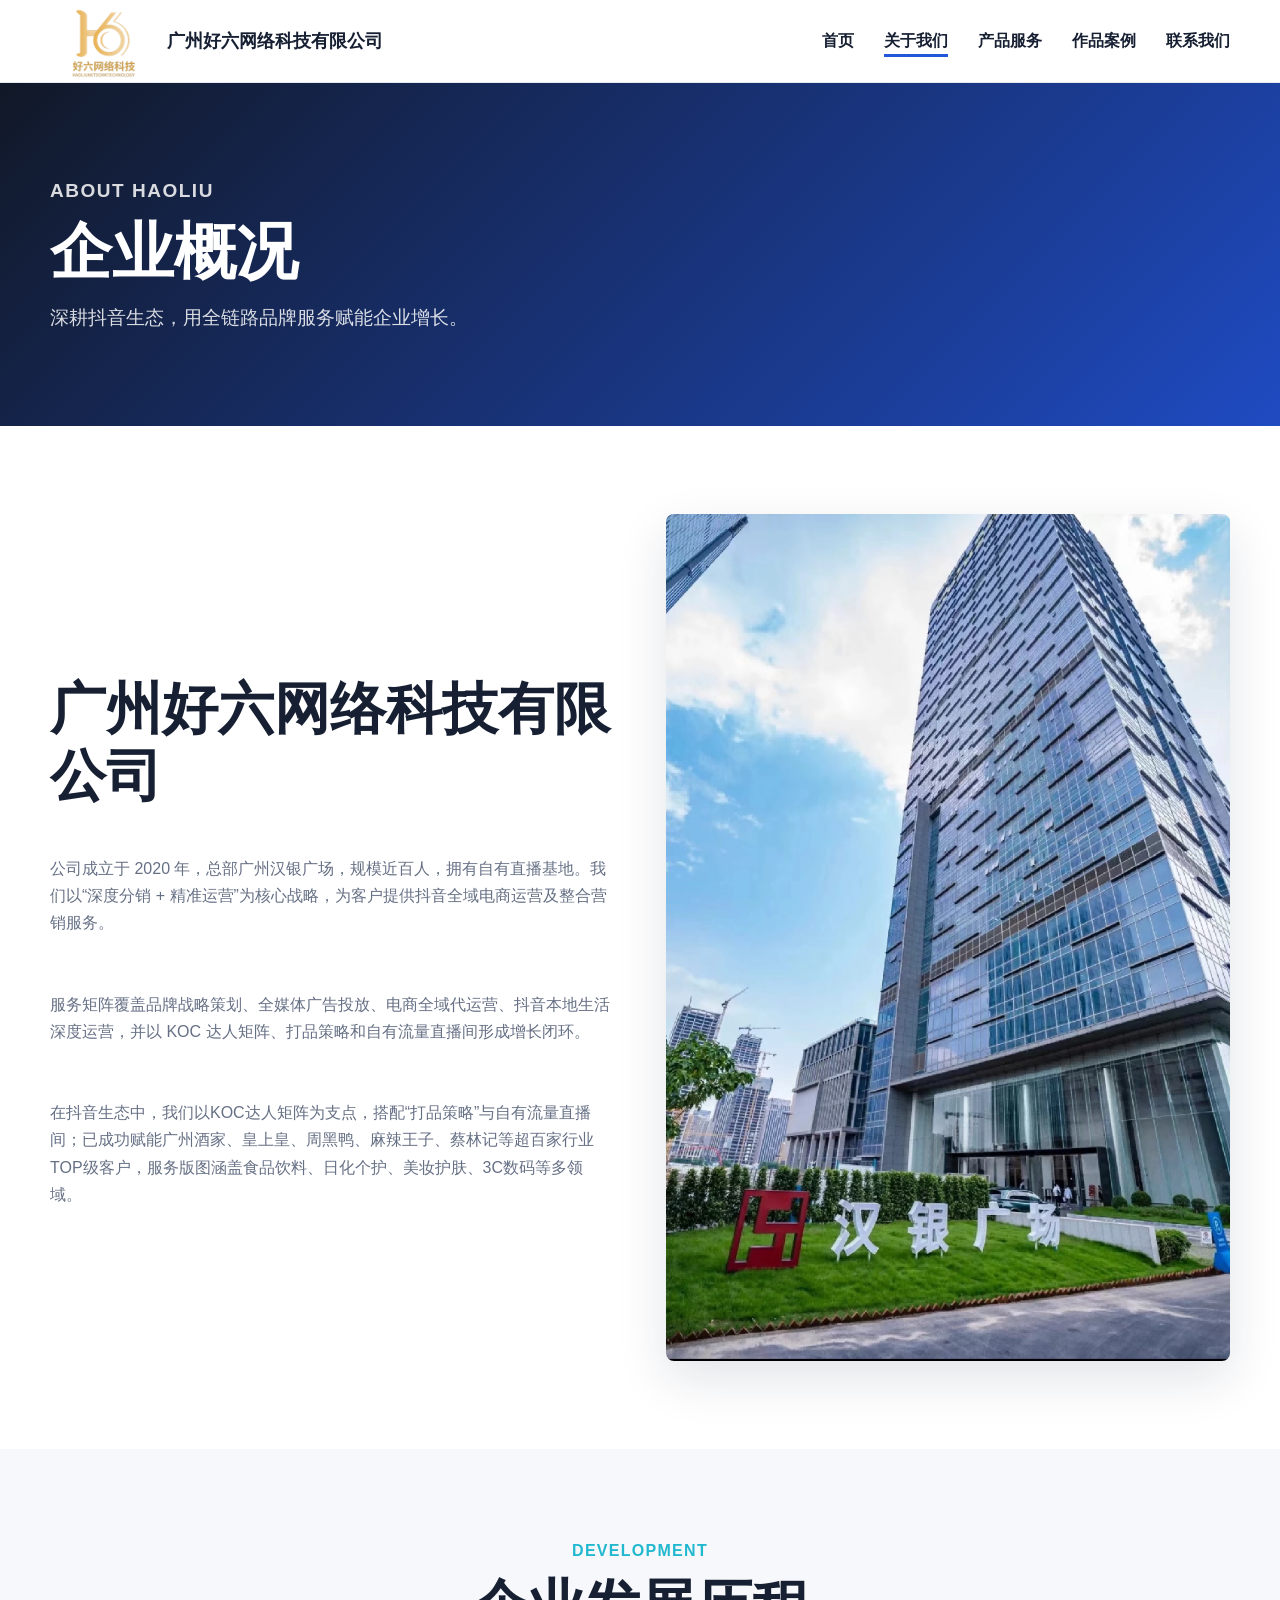
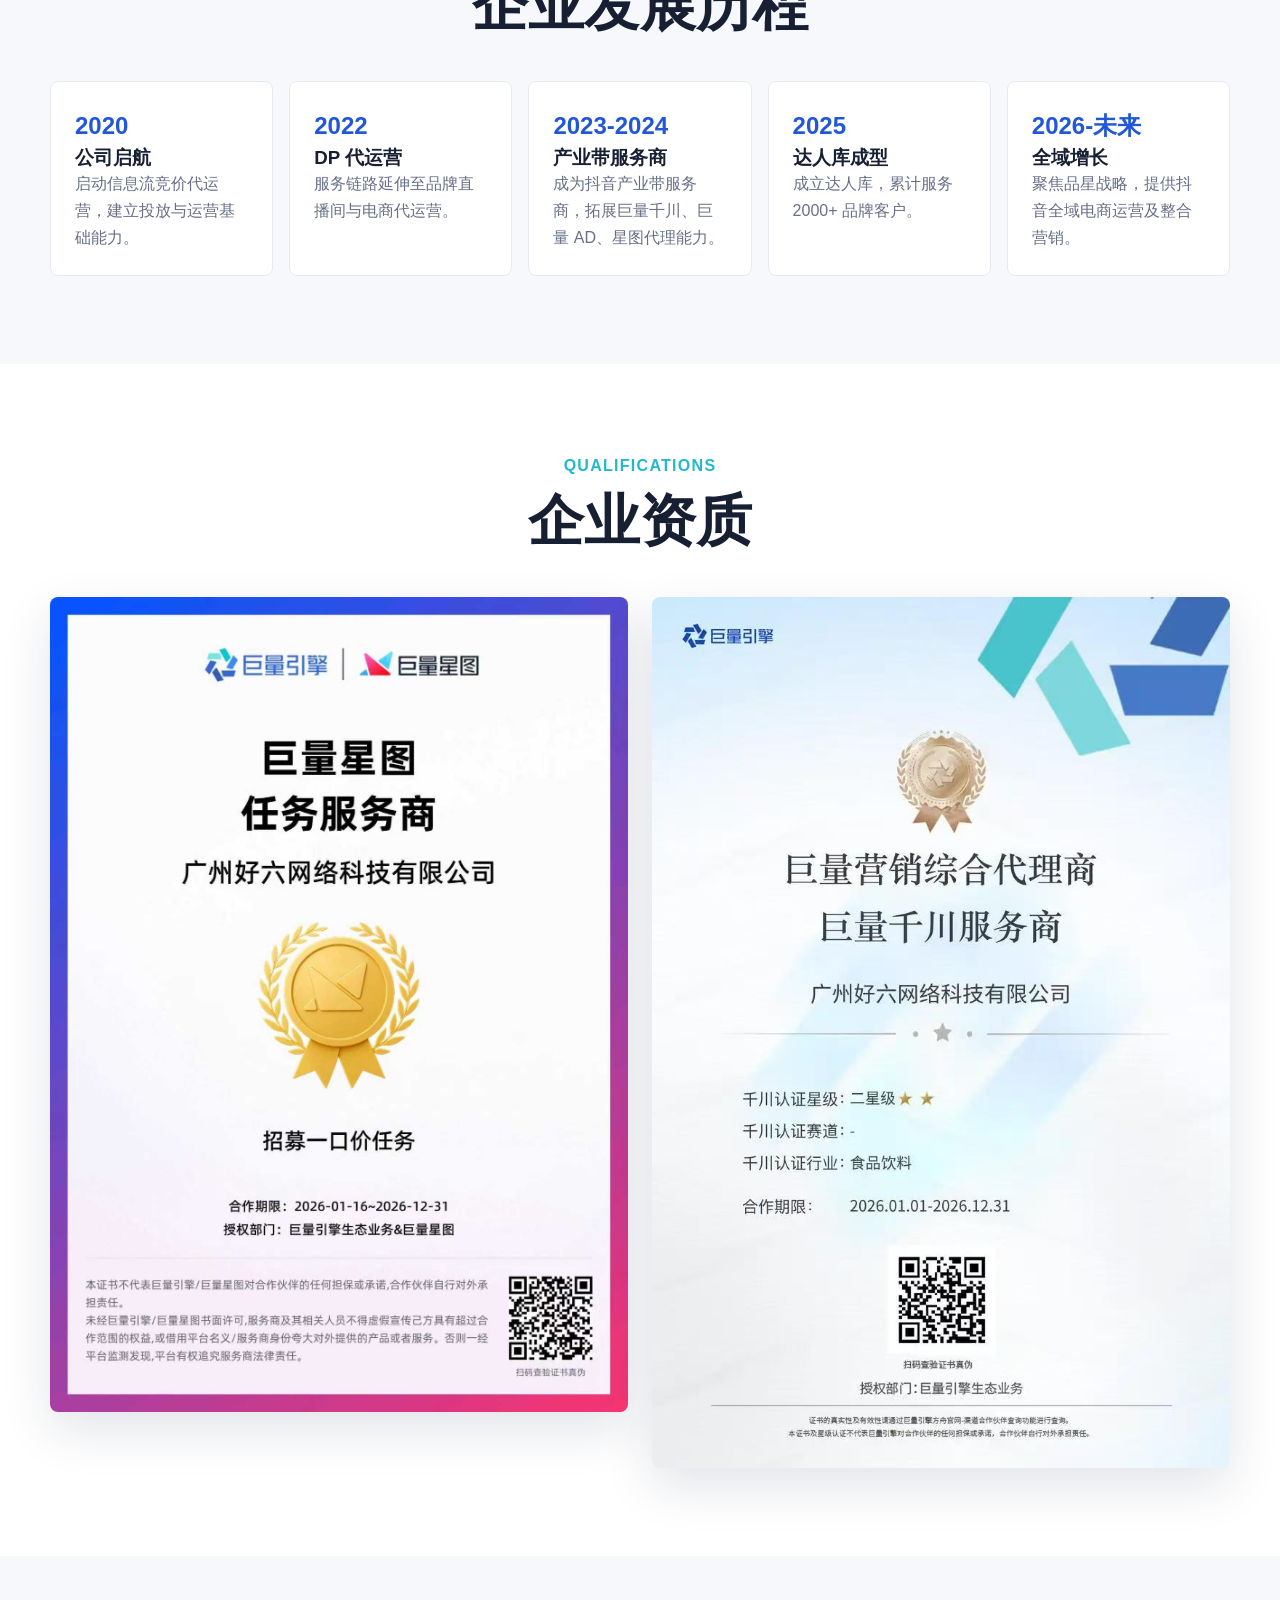
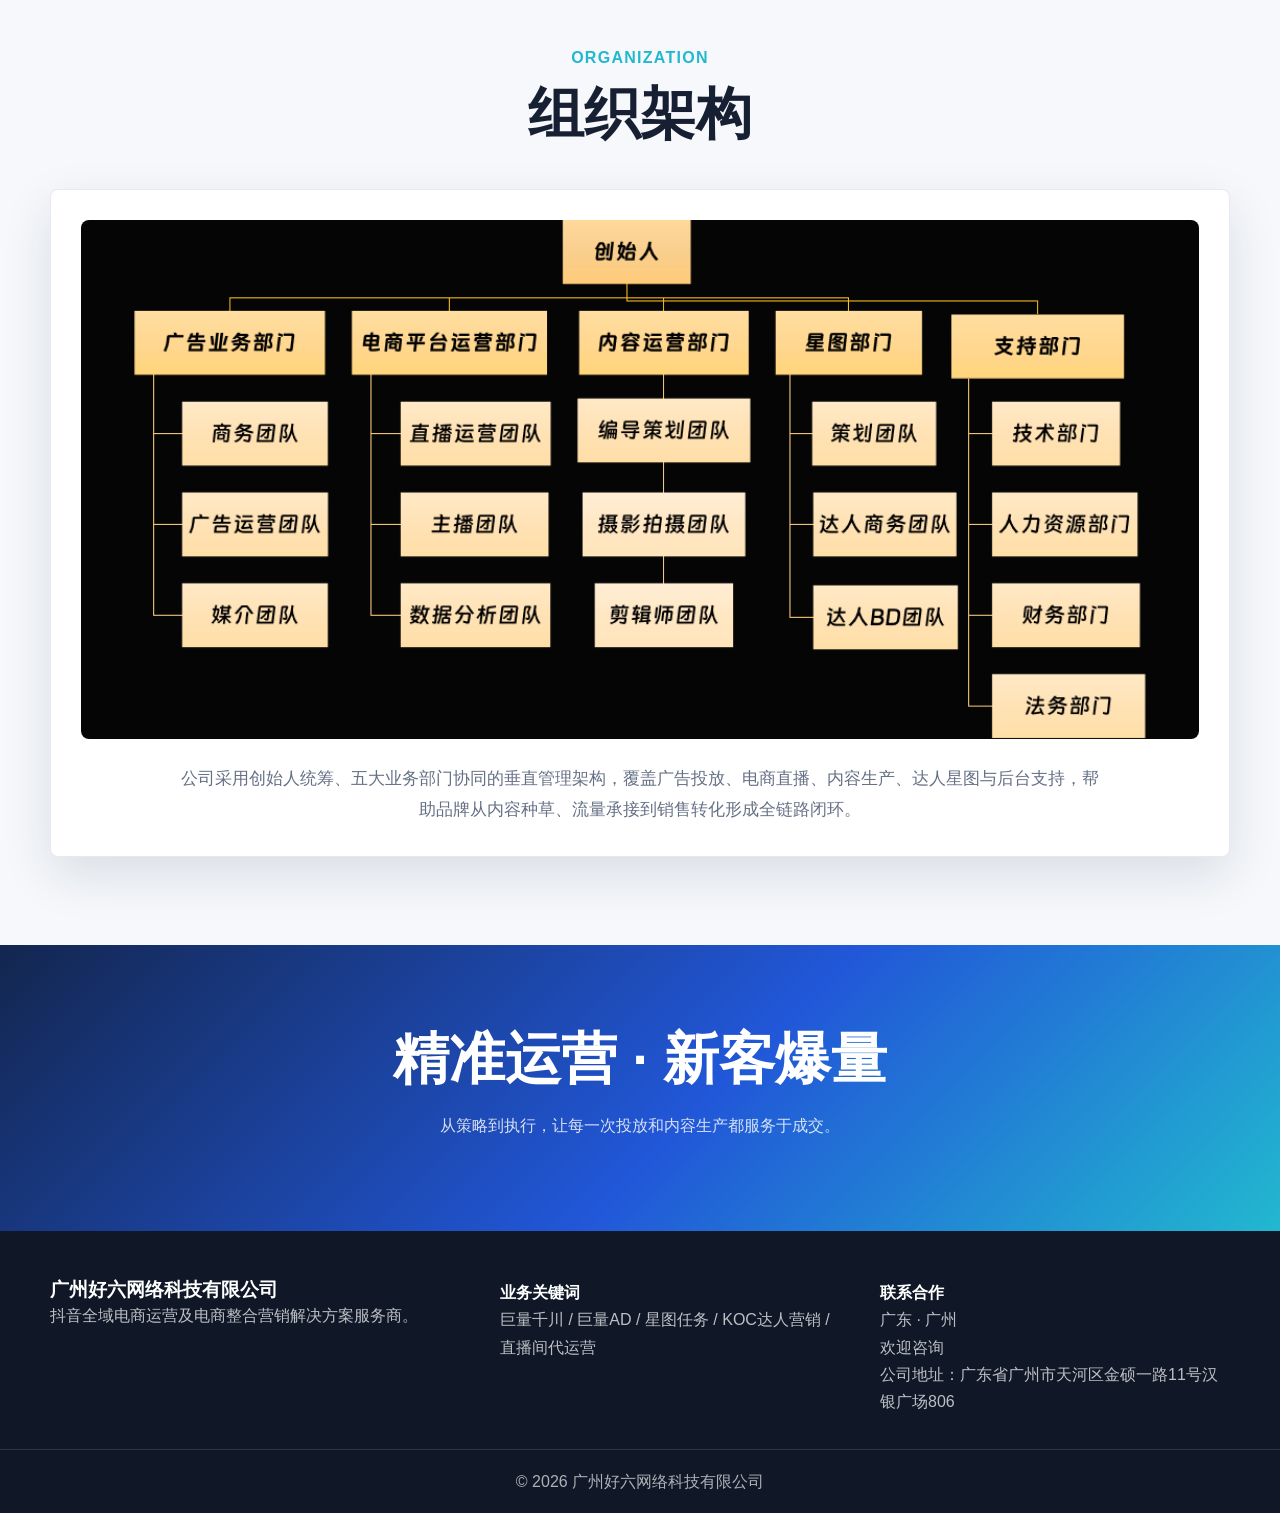
==== commit d7c1c2fc: "更新网站内容" ====
--- a/about.html
+++ b/about.html
@@ -6,7 +6,7 @@
     <meta name="description" content="了解广州好六网络科技有限公司企业概况、发展历程、组织架构与平台资质。">
     <title>关于我们 - 广州好六网络科技有限公司</title>
     <link rel="icon" type="image/png" href="assets/haoliu-logo.png">
-    <link rel="stylesheet" href="style.css?v=org-chart-20260629">
+    <link rel="stylesheet" href="style.css?v=mobile-menu-20260702">
 </head>
 <body>
 
--- a/style.css
+++ b/style.css
@@ -117,8 +117,13 @@
 @keyframes microShake { 0%,100% { transform: translateX(0) translateY(-8px); } 30% { transform: translateX(-2px) translateY(-8px); } 65% { transform: translateX(2px) translateY(-8px); } }
 @media (max-width: 900px) {
     .nav-toggle { display: block; }
-    .nav-menu { display: none; position: absolute; left: 20px; right: 20px; top: 72px; padding: 18px; border-radius: 8px; background: #fff; box-shadow: var(--shadow); flex-direction: column; align-items: flex-start; }
+    .nav-menu { display: none; position: absolute; left: 20px; right: 20px; top: 72px; z-index: 80; padding: 10px; border-radius: 8px; background: #fff; box-shadow: var(--shadow); flex-direction: column; align-items: stretch; gap: 0; color: var(--ink); }
     .nav-menu.open { display: flex; }
+    .nav-menu li { width: 100%; list-style: none; }
+    .nav-menu a { display: flex; align-items: center; width: 100%; min-height: 46px; padding: 10px 12px; border-radius: 8px; color: var(--ink); font-size: 16px; line-height: 1.35; }
+    .nav-menu a::after { display: none; }
+    .nav-menu a.active { background: #eef6ff; color: var(--brand); }
+    .nav-menu li + li { border-top: 1px solid var(--line); }
     .hero-grid, .split, .service-row, .service-row.reverse, .case-row, .case-row.reverse, .contact-layout { grid-template-columns: 1fr; }
     .service-row.reverse img, .case-row.reverse img { order: 0; }
     .cards.four, .cards.three, .timeline, .image-grid, .stage-grid, .footer-grid, .stats-row { grid-template-columns: 1fr; }
